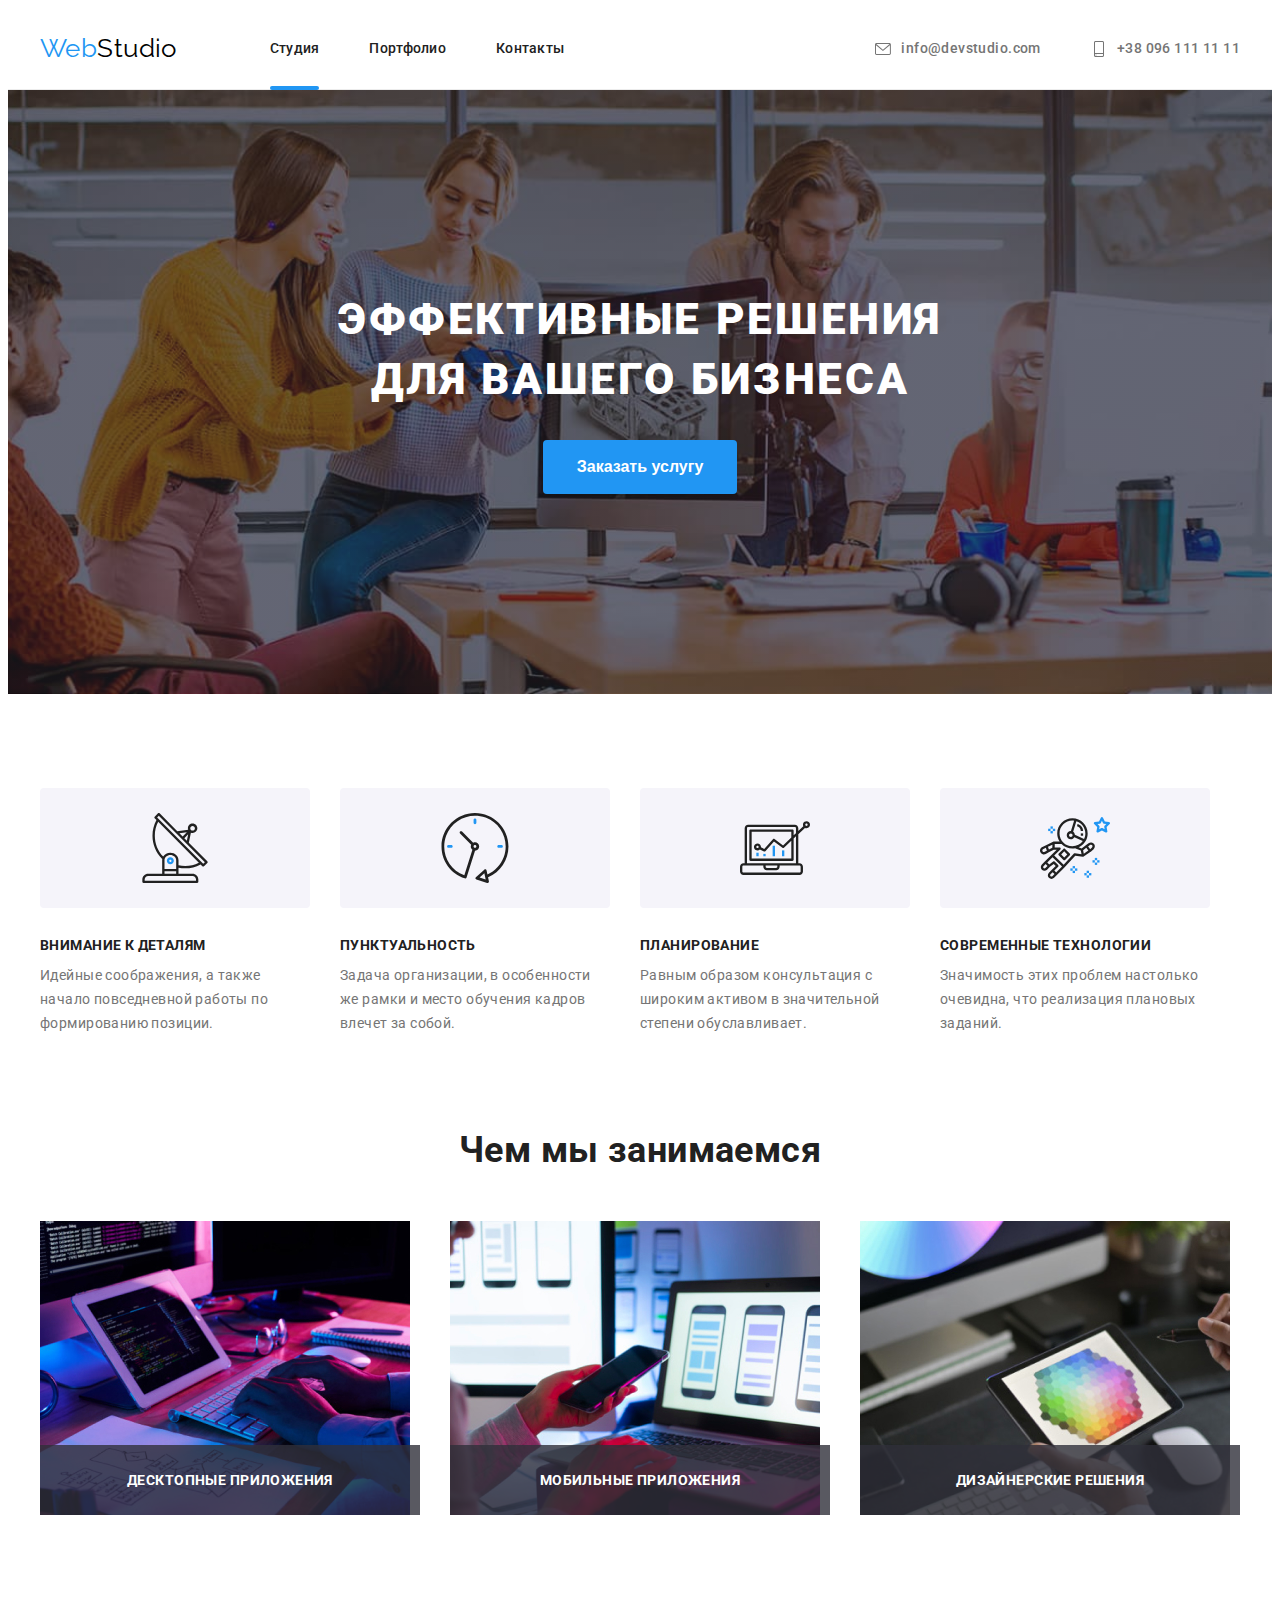
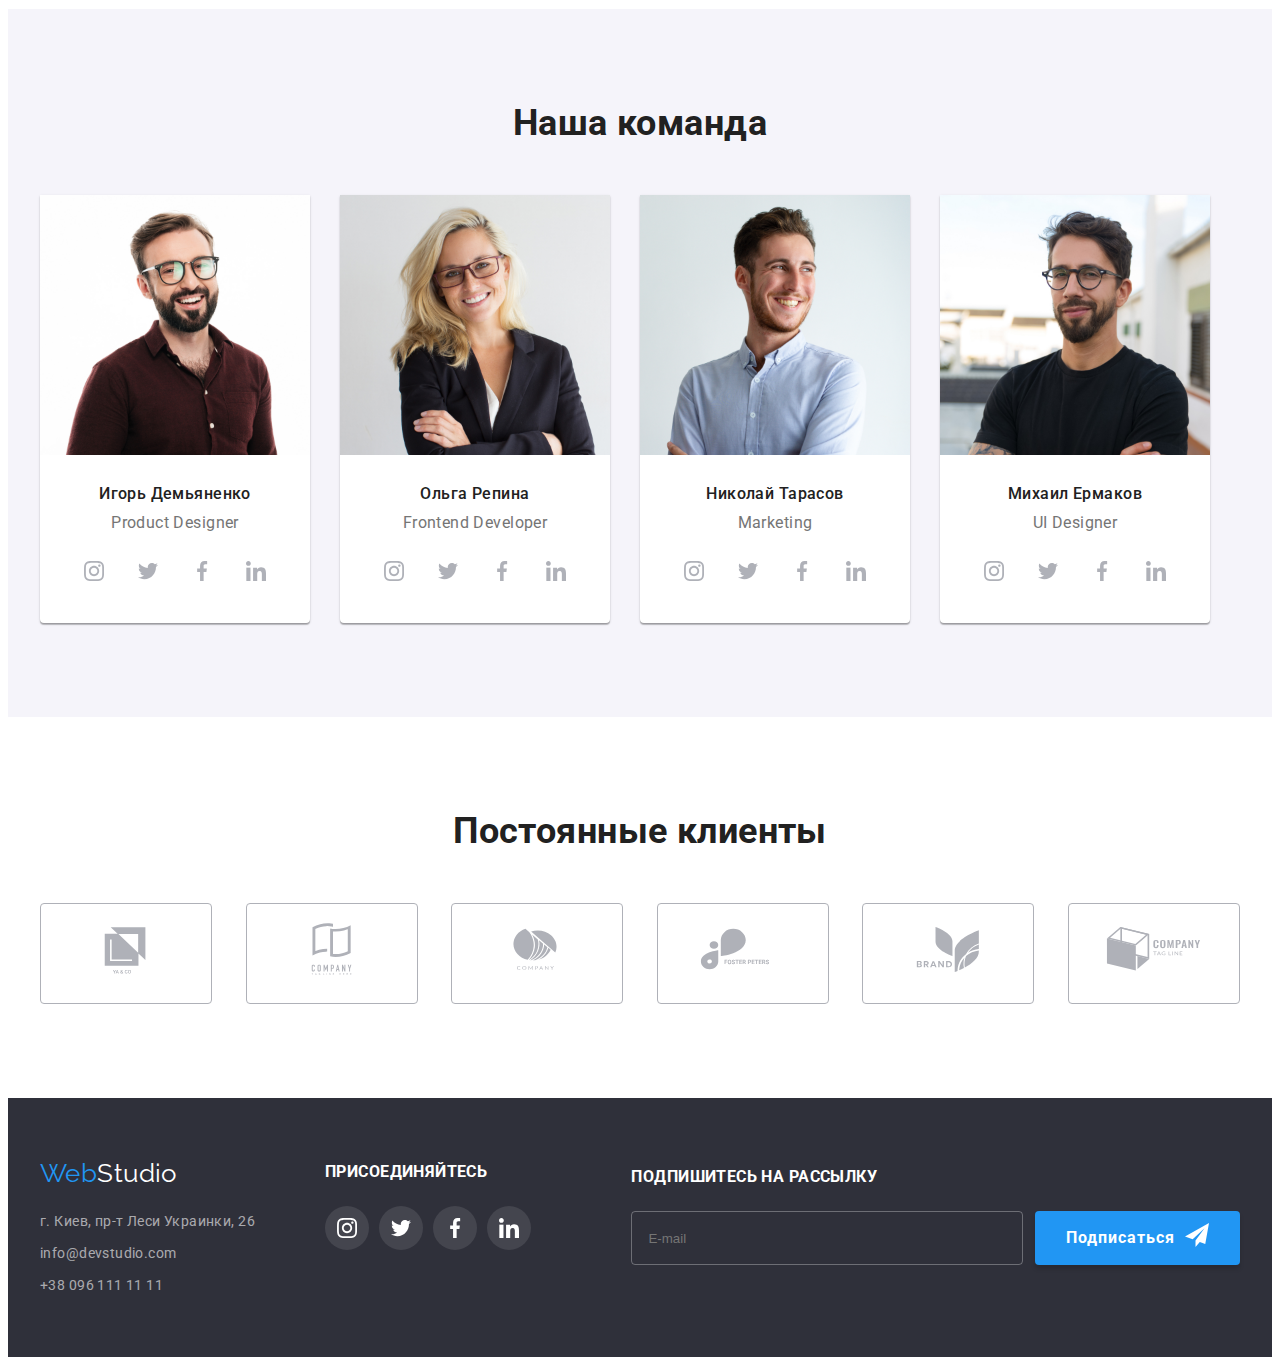
==== index.html @ 953c584c "Initial commit" ====
<!DOCTYPE html>
<html lang="ru">
  <head>
    <meta charset="UTF-8" />
    <meta http-equiv="X-UA-Compatible" content="IE=edge" />
    <meta name="viewport" content="width=device-width, initial-scale=1.0" />
    <title>WebStudio</title>
    <link
      href="https://fonts.googleapis.com/css2?family=Raleway:wght@700&family=Roboto:wght@400;500;700;900&display=swap"
      rel="stylesheet"
    />
    <link
      rel="stylesheet"
      href="https://cdnjs.cloudflare.com/ajax/libs/modern-normalize/1.0.0/modern-normalize.min.css"
      integrity="sha512-ISS7cAi1PEhQ8jnbJpJZMd29NlhNj4AWYyLOSp2CE/CsHxTCu+r+t0D2yoJudVrd0/8fTVPUVDzY5Tvli75u/g=="
      crossorigin="anonymous"
      referrerpolicy="no-referrer"
    />
    <link rel="stylesheet" href="./css/main.min.css">
    <link rel="stylesheet" href="./css/style.css" />
  </head>

  <body>
    <!-- Хедер -->
    <header class="header">
      <div class="header__section container">
        <nav class="header-nav">
          <a href="./index.html" lang="en" class="logo link header__logo">
            <span class="logo-web link">Web</span>Studio
          </a>
          <ul class="list menu">
            <li class="menu-item"><a href="./index.html" class="link menu-link link-active">Студия</a></li>
            <li class="menu-item"><a href="./portfolio.html" class="link menu-link">Портфолио</a></li>
            <li class="menu-item"><a href="" class="link menu-link">Контакты</a></li>
          </ul>
        </nav>
        <ul class="list contact">
          <li class="contact">
            <a href="mailto:info@devstudio.com" class="contact-link link">
              <svg class="contact-mail">
                <use href="./images/symbol-defs.svg#icon-envelope"></use>
              </svg>
              info@devstudio.com</a
            >
          </li>
          <li class="contact">
            <a href="tel:+380961111111" class="contact-link link">
              <svg class="contact-tel">
                <use href="./images/symbol-defs.svg#icon-smartphone"></use>
              </svg>
              +38 096 111 11 11</a
            >
          </li>
        </ul>
      </div>
    </header>
    <!-- Горой-->
    <section class="hero section">
      <div>
        <h1 class="hero-title">Эффективные решения для вашего бизнеса</h1>

        <button type="button" class="btn-hero" data-modal-open>Заказать услугу</button>
      </div>
    </section>

    <!-- Приимущество -->

    <section class="benefit section">
      <h2 class="visually-hidden">Преимущество</h2>
      <div class="ben-section container">
        <ul class="list ben-list-item">
          <li class="ben-list-block">
            <div class="ben-list-img">
              <svg class="ben-list-icon">
                <use href="./images/symbol-defs.svg#icon-antenna"></use>
              </svg>
            </div>
            <h3 class="benefit-title">Внимание к деталям</h3>
            <p class="benefit-content">
              Идейные соображения, а также начало повседневной работы по формированию позиции.
            </p>
          </li>
          <li class="ben-list-block">
            <div class="ben-list-img">
              <svg class="ben-list-icon">
                <use href="./images/symbol-defs.svg#icon-clock"></use>
              </svg>
            </div>
            <h3 class="benefit-title">Пунктуальность</h3>
            <p class="benefit-content">
              Задача организации, в особенности же рамки и место обучения кадров влечет за собой.
            </p>
          </li>
          <li class="ben-list-block">
            <div class="ben-list-img">
              <svg class="ben-list-icon">
                <use href="./images/symbol-defs.svg#icon-diagram"></use>
              </svg>
            </div>
            <h3 class="benefit-title">Планирование</h3>
            <p class="benefit-content">
              Равным образом консультация с широким активом в значительной степени обуславливает.
            </p>
          </li>
          <li class="ben-list-block">
            <div class="ben-list-img">
              <svg class="ben-list-icon">
                <use href="./images/symbol-defs.svg#icon-astronaut"></use>
              </svg>
            </div>
            <h3 class="benefit-title">Современные технологии</h3>
            <p class="benefit-content">
              Значимость этих проблем настолько очевидна, что реализация плановых заданий.
            </p>
          </li>
        </ul>
      </div>
    </section>
    <!-- род деятельности -->
    <section class="ocupation section">
      <div class="container">
        <h2 class="section-title">Чем мы занимаемся</h2>
        <ul class="list ocupation__block">
          <li class="ocupation__block-list">
            <div class="ocupation__block-group">
              <img src="./images/box1.jpg" alt="Десктопные приложения" width="370" />
              <p class="ocupation__block-deckription">Десктопные приложения</p>
            </div>
          </li>
          <li class="ocupation__block-list">
            <div class="ocupation__block-group">
              <img src="./images/box2.jpg" alt="Мобильные приложения" width="370" />
              <p class="ocupation__block-deckription">Мобильные приложения</p>
            </div>
          </li>
          <li class="ocupation__block-list">
            <div class="ocupation__block-group">
              <img src="./images/box3.jpg" alt="Дизайнерские решения" width="370" />
              <p class="ocupation__block-deckription">Дизайнерские решения</p>
            </div>
          </li>
        </ul>
      </div>
    </section>

    <!-- команда -->
    <section class="team-section section">
      <div class="team-contanier container">
        <h2 class="section-title team-title">Наша команда</h2>

        <ul class="list team-list">
          <li class="team-block">
            <img
              class="teammate-photo"
              src="./images/igor.jpg"
              alt="Игорь Демьяненко"
              width="270"
            />
            <div class="teammate-text-wraper">
              <h3 class="teammate-name">Игорь Демьяненко</h3>
              <p lang="en" class="teammate-occupation">Product Designer</p>

              <ul class="list team-social-list">
                <li class="team-social-list-item">
                  <a class="team-social-links" href="#">
                    <svg class="team-social-list-icon">
                      <use href="./images/symbol-defs.svg#icon-instagram"></use>
                    </svg>
                  </a>
                </li>
                <li class="team-social-list-item">
                  <a class="team-social-links" href="#">
                    <svg class="team-social-list-icon">
                      <use href="./images/symbol-defs.svg#icon-twitter"></use>
                    </svg>
                  </a>
                </li>
                <li class="team-social-list-item">
                  <a class="team-social-links" href="#">
                    <svg class="team-social-list-icon">
                      <use href="./images/symbol-defs.svg#icon-facebook"></use>
                    </svg>
                  </a>
                </li>
                <li class="team-social-list-item">
                  <a class="team-social-links" href="#">
                    <svg class="team-social-list-icon">
                      <use href="./images/symbol-defs.svg#icon-linkedin"></use>
                    </svg>
                  </a>
                </li>
              </ul>
            </div>
          </li>
          <li class="team-block">
            <img class="teammate-photo" src="./images/olga.jpg" alt="Ольга Репин" width="270" />
            <div class="teammate-text-wraper">
              <h3 class="teammate-name">Ольга Репина</h3>
              <p lang="en" class="teammate-occupation">Frontend Developer</p>

              <ul class="list team-social-list">
                <li class="team-social-list-item">
                  <a class="team-social-links" href="#">
                    <svg class="team-social-list-icon">
                      <use href="./images/symbol-defs.svg#icon-instagram"></use>
                    </svg>
                  </a>
                </li>
                <li class="team-social-list-item">
                  <a class="team-social-links" href="#">
                    <svg class="team-social-list-icon">
                      <use href="./images/symbol-defs.svg#icon-twitter"></use>
                    </svg>
                  </a>
                </li>
                <li class="team-social-list-item">
                  <a class="team-social-links" href="#">
                    <svg class="team-social-list-icon">
                      <use href="./images/symbol-defs.svg#icon-facebook"></use>
                    </svg>
                  </a>
                </li>
                <li class="team-social-list-item">
                  <a class="team-social-links" href="#">
                    <svg class="team-social-list-icon">
                      <use href="./images/symbol-defs.svg#icon-linkedin"></use>
                    </svg>
                  </a>
                </li>
              </ul>
            </div>
          </li>
          <li class="team-block">
            <img
              class="teammate-photo"
              src="./images/nikolai.jpg"
              alt="Николай Тарасов"
              width="270"
            />
            <div class="teammate-text-wraper">
              <h3 class="teammate-name">Николай Тарасов</h3>
              <p lang="en" class="teammate-occupation">Marketing</p>

              <ul class="list team-social-list">
                <li class="team-social-list-item">
                  <a class="team-social-links" href="#">
                    <svg class="team-social-list-icon">
                      <use href="./images/symbol-defs.svg#icon-instagram"></use>
                    </svg>
                  </a>
                </li>
                <li class="team-social-list-item">
                  <a class="team-social-links" href="#">
                    <svg class="team-social-list-icon">
                      <use href="./images/symbol-defs.svg#icon-twitter"></use>
                    </svg>
                  </a>
                </li>
                <li class="team-social-list-item">
                  <a class="team-social-links" href="#">
                    <svg class="team-social-list-icon">
                      <use href="./images/symbol-defs.svg#icon-facebook"></use>
                    </svg>
                  </a>
                </li>
                <li class="team-social-list-item">
                  <a class="team-social-links" href="#">
                    <svg class="team-social-list-icon">
                      <use href="./images/symbol-defs.svg#icon-linkedin"></use>
                    </svg>
                  </a>
                </li>
              </ul>
            </div>
          </li>
          <li class="team-block">
            <img
              class="teammate-photo"
              src="./images/mihail.jpg"
              alt="Михаил Ермаков"
              width="270"
            />
            <div class="teammate-text-wraper">
              <h3 class="teammate-name">Михаил Ермаков</h3>
              <p lang="en" class="teammate-occupation">UI Designer</p>

              <ul class="list team-social-list">
                <li class="team-social-list-item">
                  <a class="team-social-links" href="#">
                    <svg class="team-social-list-icon">
                      <use href="./images/symbol-defs.svg#icon-instagram"></use>
                    </svg>
                  </a>
                </li>
                <li class="team-social-list-item">
                  <a class="team-social-links" href="#">
                    <svg class="team-social-list-icon">
                      <use href="./images/symbol-defs.svg#icon-twitter"></use>
                    </svg>
                  </a>
                </li>
                <li class="team-social-list-item">
                  <a class="team-social-links" href="#">
                    <svg class="team-social-list-icon">
                      <use href="./images/symbol-defs.svg#icon-facebook"></use>
                    </svg>
                  </a>
                </li>
                <li class="team-social-list-item">
                  <a class="team-social-links" href="#">
                    <svg class="team-social-list-icon">
                      <use href="./images/symbol-defs.svg#icon-linkedin"></use>
                    </svg>
                  </a>
                </li>
              </ul>
            </div>
          </li>
        </ul>
      </div>
    </section>
    <!-- !!!!!!!!!!!!!!!!!!ОСТОЯННІЕ КЛИЕНТЫ!!!!!!!!! -->
    <section class="section">
      <div class="container">
        <h2 class="section-title">Постоянные клиенты</h2>
        <ul class="clients list">
          <li class="clients-list">
            <a href="" class="client-links">
              <svg class="clients-icon">
                <use href="./images/symbol-defs.svg#icon-Logo"></use>
              </svg>
            </a>
          </li>
          <li class="clients-list">
            <a href="" class="client-links">
              <svg class="clients-icon">
                <use href="./images/symbol-defs.svg#icon-Logo-1"></use>
              </svg>
            </a>
          </li>
          <li class="clients-list">
            <a href="" class="client-links">
              <svg class="clients-icon">
                <use href="./images/symbol-defs.svg#icon-Logo-2"></use>
              </svg>
            </a>
          </li>
          <li class="clients-list">
            <a href="" class="client-links">
              <svg class="clients-icon">
                <use href="./images/symbol-defs.svg#icon-Logo-3"></use>
              </svg>
            </a>
          </li>
          <li class="clients-list">
            <a href="" class="client-links">
              <svg class="clients-icon">
                <use href="./images/symbol-defs.svg#icon-Logo-4"></use>
              </svg>
            </a>
          </li>
          <li class="clients-list">
            <a href="" class="client-links">
              <svg class="clients-icon">
                <use href="./images/symbol-defs.svg#icon-Logo-5"></use>
              </svg>
            </a>
          </li>
        </ul>
       
      </div>
      </div>
    </section>
    <!-- Футер -->

    <footer class="footer">
      <div class="footer-section container">
        <div class="footer-left">
          <div class="footer-logo-addree">
            <a href="./index.html" lang="en" class="footer-logo logo link">
              <span class="logo-web">Web</span>Studio
            </a>
  
            <address>
              <ul class="list">
                <li class="adress-list">
                  <a
                    href="https://goo.gl/maps/piqngm7oDQpEDh6u6"
                    target="_blank"
                    rel="noopener nofollow noreferrer"
                    class="link adress"
                  >
                    г. Киев, пр-т Леси Украинки, 26</a
                  >
                </li>
                <li class="adress-list">
                  <a href="mailto:info@devstudio.com" class="link footer-mail">info@devstudio.com</a>
                </li>
                <li class="adress-list">
                  <a href="tel:+380961111111" class="link">+38 096 111 11 11</a>
                </li>
              </ul>
            </address>
          </div>
  
          <div class="footer-social">
            <h3 class="footer-title social-title">присоединяйтесь</h3>
            <ul class="list social-list">
              <li class="footer-social-list-item">
                <a class="footer-social-links" href="#">
                  <svg class="footer-social-list-icon">
                    <use href="./images/symbol-defs.svg#icon-instagram"></use>
                  </svg>
                </a>
              </li>
              <li class="footer-social-list-item">
                <a class="footer-social-links" href="#">
                  <svg class="footer-social-list-icon">
                    <use href="./images/symbol-defs.svg#icon-twitter"></use>
                  </svg>
                </a>
              </li>
              <li class="footer-social-list-item">
                <a class="footer-social-links" href="#">
                  <svg class="footer-social-list-icon">
                    <use href="./images/symbol-defs.svg#icon-facebook"></use>
                  </svg>
                </a>
              </li>
              <li class="footer-social-list-item">
                <a class="footer-social-links" href="#">
                  <svg class="footer-social-list-icon">
                    <use href="./images/symbol-defs.svg#icon-linkedin"></use>
                  </svg>
                </a>
              </li>
            </ul>
          </div>
        </div>

        <div class="footer-subscribe">
          <h3 class="footer-title">
            Подпишитесь на рассылку
          </h3>
          <form class="footer-subscribe-form">
            <label for="subscribe" class="visually-hidden">Подпишитесь на рассылку</label>
            <div class="footer-subscribe-wrapper">
              <input
                id="subscribe"
                class="footer-subscribe-input"
                type="mail"
                name="user-email"
                placeholder="E-mail"
                required
              />

            
            <button class="suscribe-btn" type="submit"><span class="btn-descr">Подписаться</span> 
              <svg  class="footer-subscribe-icon" width="24" height="24">
              <use href="./images/symbol-defs.svg#icon-send" ></use>
            </svg></button>
          </div>
          </form>
        </div>
      </div>
    </footer>
    <!-- modal -->
    <div class="backdrop is-hidden" data-modal>
      <div class="modal-section">
        <p class="modal-title">Оставьте свои данные, мы вам перезвоним</p>
        <form class="modal-form">
          <label class="contact-form-field">
            <span class="contact-form-desc">Имя</span>
            <span class="modal-form-input-wraper">
              <input
                type="text"
                class="modal-input"
                name="user_name"
                required
                minlength="2"
                pattern="^[a-zA-Zа-яАА-Я]+$"
              />

              <svg class="modal-form-icon" width="18" height="18">
                <use href="./images/symbol-defs.svg#icon-person-black"></use>
              </svg>
            </span>
          </label>
          <lable class="contact-form-field">
            <span class="contact-form-desc">Телефон</span>
            <span class="modal-form-input-wraper">
              <input
                type="tel"
                class="modal-input"
                name="user_pone"
                required
                pattern="[0-9]{3}-[0-9]{3}-[0-9]{2}-[0-9]{2}"
                title="xxx-xxx-xx-xx"
              />

              <svg class="modal-form-icon" width="18" height="18">
                <use href="./images/symbol-defs.svg#icon-phone-black"></use>
              </svg>
            </span>
          </lable>
          <lable class="contact-form-field">
            <span class="contact-form-desc">Почта</span>
            <span class="modal-form-input-wraper">
              <input
                type="email"
                class="modal-input"
                name="user_email"
                minlength="2"
                required
                pattern="^([a-z0-9_-]+\.)*[a-z0-9_-]+@[a-z0-9_-]+(\.[a-z0-9_-]+)*\.[a-z]{2,6}$"
              />

              <svg class="modal-form-icon" width="18" height="18">
                <use href="./images/symbol-defs.svg#icon-email-black"></use>
              </svg>
            </span>
          </lable>
          <label class="contact-form-field">
            <span class="contact-orm-desc">Комментарий</span>
            <textarea
              name="user_messae"
              class="modal-message"
              placeholder="Введите текст"
            ></textarea>
          </label>

          <input
            id="user-policy"
            name="user_policy"
            type="checkbox"
            class="modal-forn-checkbox visually-hidden"
            required
          />

          <label for="user-policy" class="modal-form-checkbox-desc"
            ><span>Соглашаюсь с рассылкой и принимаю <a href="" class="user-policy-link">
              
            
              Условия договора </a></span></label
          >

          <button class="modal-form-submit-btn">Отправить</button>
        </form>

        <button type="button" class="modal-close-btn" data-modal-close>
          <svg class="modal-close-button-icon" width="18" height="18">
            <use href="./images/symbol-defs.svg#icon-close-black"></use>
          </svg>
        </button>
      </div>
    </div>
    <script src="./Js/modal.js"></script>
  </body>
</html>
---- css/main.min.css ----
body{background-color:var(--bcg-color);color:var(--primary-text-color);font-family:roboto,sans-serif;letter-spacing:.03em;font-size:14px;line-height:1.71}.link{text-decoration:none}img{display:block}h1,h2,h3,h4,h5,h6,li,ul,a,p{margin-top:0;margin-bottom:0}button{cursor:pointer}.list{list-style:none;margin-bottom:0;margin-top:0;padding:0}.section{padding-top:94px;padding-bottom:94px}.container{max-width:1200px;padding:0 15px;margin-left:auto;margin-right:auto}:root{--primary-text-color: #757575;--title-text-color: #212121;--accent-color: #2196f3;--bcg-color: #ffffff;--logo-header: #000000;--logo-web: #2196f3;--logo-footer: #ffffff;--footer-hero: #2f303a;--footer-contacts: rgba(255, 255, 255, 0.6);--btn-bcg: #f5f4fa;--btn-white: #ffffff;--transition-dur-and-func: 0.25s cubic-bezier(0.4, 0, 0.2, 1)}.visually-hidden{position:absolute;width:1px;height:1px;margin:-1px;border:0;padding:0;white-space:nowrap;clip-path:inset(100%);clip:rect(0 0 0 0);overflow:hidden}.header{background-color:var(--bcg-color);border-bottom:1px solid #ececec}.header__section{display:flex;justify-content:space-between;align-items:center;padding-top:25px;padding-bottom:25px}.header__logo{color:var(--logo-header);margin-right:93px}.logo-web{color:var(--logo-web)}.header-nav{display:flex;align-items:center}.menu{display:flex}.menu.link-active{color:var(--accent-color);text-decoration:none;font-weight:500;letter-spacing:.02em}.menu-item:not(:last-child){margin-right:50px}.menu-link{color:var(--title-text-color);font-weight:500;line-height:1.14;letter-spacing:.02em;position:relative;transition:var(--transition-dur-and-func)}.menu-link:hover,.menu-link:focus{color:var(--accent-color)}.menu-link::after{content:"";width:0px;height:4px;background-color:var(--accent-color);border-radius:2px;position:absolute;bottom:0;left:0;transform:translateY(34px);transition:var(--transition-dur-and-func)}.contact{display:flex;align-items:center}.link-active::after,.site-nav__link:hover::after{width:100%}.contact{display:flex}.contact{display:flex;align-items:center}.contact:not(:last-child){margin-right:50px}.contact-link{color:var(--primary-text-color);font-weight:500;font-size:14px;line-height:1.14;transition:var(--transition-dur-and-func);display:flex;align-items:center}.contact-link:hover,.contact-link:focus{color:var(--accent-color)}.contact-mail{fill:currentColor;width:16px;height:16px;margin-right:10px}.contact-tel{fill:currentColor;width:16px;height:16px;margin-right:10px}.hero{background-color:#c4c4c4;background-image:linear-gradient(rgba(47, 48, 58, 0.4), rgba(47, 48, 58, 0.4)),url(../images/hero.jpg);background-repeat:no-repeat;background-position:50% 50%;padding:200px 0;margin-left:auto;margin-right:auto;text-align:center;background-size:cover;max-width:1600px}.hero-title{color:var(--logo-footer);font-weight:900;font-size:44px;line-height:1.36;text-align:center;letter-spacing:.06em;text-transform:uppercase;width:696px;margin-left:auto;margin-right:auto;margin-bottom:30px}.hero-container{margin-top:0;margin-bottom:0}.btn-hero{color:var(--bcg-color);background-color:var(--accent-color);border-color:rgba(0,0,0,0);font-weight:700;font-size:16px;line-height:1.87;padding:10px 32px;border-radius:4px;transition:var(--transition-dur-and-func)}.btn-hero:hover,.btn-hero:focus{color:var(--title-text-color);background-color:var(--btn-bcg);border-color:rgba(0,0,0,0)}.about-container{display:flex;justify-content:space-between}.about-left-side,.about-right-side{flex-basis:calc((100% - 30px)/2)}.about-right-side{padding-left:34px}.about-gallery{display:flex;justify-content:space-between}.about-section-description{margin-bottom:20px}.about-text{font-weight:400;font-size:14px;line-height:1.86;letter-spacing:.02em;color:var(--primary-text-color-theme-light);margin-bottom:40px}.ben-list-item{display:flex;gap:30px;flex-wrap:wrap}.ben-list-block{max-width:270px}.benefit-title{color:var(--title-text-color);font-size:14px;line-height:1.14;text-transform:uppercase;margin-bottom:10px}.ben-list-img{display:flex;justify-content:center;padding:25px 100px;margin-bottom:30px;background-color:#f5f4fa;border-radius:4px}.ben-list-icon{width:70px;height:70px}.ocupation{padding-top:0px}.ocupation__block-group{position:relative}.ocupation__block-list{width:calc((100% - 60px)/3)}.ocupation__block{display:flex;gap:30px;flex-wrap:wrap}.ocupation__block-deckription{position:absolute;bottom:0;left:0;padding:27px 0px;width:100%;background-color:rgba(47,48,58,.8);font-family:"Roboto";font-style:normal;font-weight:700;font-size:14px;line-height:16px;text-align:center;letter-spacing:.03em;text-transform:uppercase;color:#fff}.team-section{background-color:var(--btn-bcg)}.team-list{display:flex;gap:30px;flex-wrap:wrap}.team-block{max-width:270px;background-color:var(--bcg-color);box-shadow:0px 1px 3px rgba(0,0,0,.12),0px 1px 1px rgba(0,0,0,.14),0px 2px 1px rgba(0,0,0,.2);border-radius:0px 0px 4px 4px}.teammate-text-wraper{padding-top:30px;padding-bottom:30px;text-align:center}.teammate-name{color:var(--title-text-color);font-weight:500;font-size:16px;line-height:1.18;margin-bottom:10px}.teammate-occupation{font-size:16px;line-height:1.18;margin-bottom:16px}.team-social-list{display:flex;justify-content:center;padding-left:10px;padding-right:10px;column-gap:10px}.team-social-list-icon{width:20px;height:20px;fill:#afb1b8}.team-social-links{width:44px;height:44px;background-color:rgba(255,255,255,.1);border-radius:50%;display:flex;justify-content:center;align-items:center;transition:var(--transition-dur-and-func)}.team-social-links:hover .team-social-list-icon,.team-social-links:focus .team-social-list-icon{fill:var(--bcg-color)}.team-social-links:hover,.team-social-links:focus{background-color:var(--accent-color)}.clients{display:flex;justify-content:space-between}.client-links{display:block;padding:16px 32px}.clients-list{border:1px solid #afb1b8;border-radius:4px;transition:border var(--transition-dur-and-func)}.clients-list:hover .clients-icon,.clients-list:focus .clients-icon{fill:var(--accent-color)}.clients-list:hover,.clients-list:focus{border:1px solid var(--accent-color)}.clients-icon{fill:#afb1b8;width:106px;height:60px;transition:fill var(--transition-dur-and-func)}.portfolio-button{font-weight:500;font-size:16px;line-height:1.62;display:flex;justify-content:center;margin-bottom:50px;flex-wrap:wrap}.portfolio-button.filter-button:hover,.portfolio-button.filter-button:focus{color:var(--btn-white);background-color:var(--accent-color);box-shadow:0px 3px 1px rgba(0,0,0,.1),0px 1px 2px rgba(0,0,0,.08),0px 2px 2px rgba(0,0,0,.12)}.filter-button{color:var(--title-text-color);background-color:var(--btn-bcg);border-color:rgba(0,0,0,0);font-family:"Roboto";font-weight:500;font-size:16px;line-height:1.62;text-align:center;letter-spacing:.03em;padding:6px 22px;border-radius:4px;transition:background-color var(--transition-dur-and-func)}.btn-list:not(:last-child){margin-right:8px}.portfolio-title{color:var(--title-text-color);letter-spacing:.06em;font-size:18px;line-height:2}.portfolio-list{display:flex;flex-wrap:wrap;gap:30px}.portfolio-icons{width:370px}.portfolio-icons:hover .news-feed-overlay{transform:translateY(0)}.portfolio-text-wraper{padding:20px 24px;border:1px solid #eee;border-top:none}.portfolio-feed-group{position:relative;overflow:hidden}.news-feed-overlay{font-family:"Roboto";font-weight:400;font-size:18px;line-height:1.56em;letter-spacing:.03em;color:var(--bcg-color);position:absolute;top:0;left:0;width:100%;height:100%;padding:20px;padding-top:63px;background-color:var(--accent-color);transform:translateY(100%);transition:var(--transition-dur-and-func)}.portfolio-text{font-size:16px;line-height:1.88}.btn-active{color:var(--bcg-color);background-color:var(--accent-color);border-color:rgba(0,0,0,0);font-family:"Roboto";font-weight:500;font-size:16px;line-height:1.62;text-align:center;letter-spacing:.03em;box-shadow:0px 3px 1px rgba(0,0,0,.1),0px 1px 2px rgba(0,0,0,.08),0px 2px 2px rgba(0,0,0,.12)}.portfolio-icons:hover{box-shadow:0px 1px 1px rgba(0,0,0,.12),0px 4px 4px rgba(0,0,0,.06),1px 4px 6px rgba(0,0,0,.16);transition:var(--transition-dur-and-func) box-shadow}.footer-logo{color:var(--logo-footer);margin-bottom:20px}.adress-list{margin-bottom:8px;display:block}.adress-list:nth-child(3){margin-bottom:0}.adress-list .adress{color:var(--logo-footer);font-family:"Roboto";font-style:normal;font-weight:400;font-size:14px;line-height:1.71}.adress-list .link{font-family:"Roboto";font-style:normal;font-weight:400;font-size:14px;line-height:1.71;color:var(--footer-contacts)}.adress-list .link:focus,.adress-list .link:hover{color:var(--accent-color);font-family:"Roboto";font-style:normal;font-weight:400;font-size:14px;line-height:1.71}.footer{background-color:var(--footer-hero);padding-top:60px;padding-bottom:60px}.footer-section{display:flex;align-items:baseline;justify-content:space-between}.footer-left{display:flex}.footer-social{padding:0%;margin-left:70px}.footer-title{text-transform:uppercase;color:var(--bcg-color);margin-bottom:20px}.social-list{display:flex}.footer-social-list-item:not(:last-child){margin-right:10px}.footer-social-list-icon{width:20px;height:20px;fill:var(--bcg-color)}.footer-social-links{width:44px;height:44px;background-color:rgba(255,255,255,.1);border-radius:50%;display:flex;justify-content:center;align-items:center;transition:var(--transition-dur-and-func)}.footer-social-links:hover,.footer-social-links:focus{background-color:var(--accent-color)}.footer-subscribe{display:block}.suscribe-btn{display:flex;padding:10px 29px;background-color:var(--accent-color);box-shadow:0px 4px 4px rgba(0,0,0,.15);border-radius:4px;border-color:rgba(0,0,0,0)}.suscribe-btn:hover,.suscribe-btn:focus{background-color:#188ce8}.btn-descr{font-family:"Roboto";font-weight:700;font-size:16px;line-height:30px;letter-spacing:.06em;margin-right:10px;color:var(--bcg-color)}.footer-subscribe-wrapper{display:flex}.footer-subscribe-input{width:358px;border:1px solid rgba(255,255,255,.3);border-radius:4px;margin-right:12px;padding:15px 16px;background-color:rgba(0,0,0,0);transition:bacground-color var(--transition-dur-and-func)}.footer-subscribe-input:focus{outline:rgba(0,0,0,0)}.backdrop{position:fixed;left:0;top:0;width:100%;height:100%;background-color:rgba(0,0,0,.2);z-index:9999;transition:opacity 250ms linear,visibility 250ms linear}.backdrop.is-hidden{opacity:0;visibility:hidden;pointer-events:none}.modal-form-submit-btn{box-shadow:0px 4px 4px rgba(0,0,0,.15);border-radius:4px;border:solid var(--accent-color);color:var(--bcg-color);background-color:var(--accent-color);padding:10px 55px;box-sizing:border-box;display:block;font-family:"Roboto";font-weight:700;font-size:16px;line-height:30px;letter-spacing:.06em;margin-left:auto;margin-right:auto;transition:background-color var(--transition-dur-and-func)}.modal-form-submit-btn:hover,.modal-form-submit-btn:focus{background-color:#188ce8}.modal-title{margin-bottom:12px;font-family:"Roboto";font-weight:700;font-size:20px;line-height:23px;text-align:center;letter-spacing:.03em;color:var(--title-text-color)}.modal-input{display:block;width:100%;padding:12px 40px;background-color:rgba(0,0,0,0);border:1px solid rgba(33,33,33,.2);border-radius:4px}.modal-input:focus{border-color:var(--accent-color);outline:rgba(0,0,0,0);background-color:rgba(0,0,0,0)}.modal-inputfocus+.modal-form-icon{fill:var(--accent-color)}.contact-form-field{display:flex;flex-direction:column;width:100%}.modal-form-icon{display:block;position:absolute;top:50%;left:12px;transform:translateY(-50%)}.modal-form-input-wraper{position:relative;margin-bottom:10px}.contact-form-desc{margin-bottom:4px}.modal-forn-checkbox{display:block}.modal-form-checkbox-desc{display:flex;margin-bottom:30px;align-items:center;justify-content:center}.modal-form-checkbox-desc::before{content:"";display:block;width:16px;height:16px;box-sizing:border-box;cursor:pointer;background-image:url(../images/border-checkbox.svg);background-repeat:no-repeat;margin-right:8px}.modal-form-checkbox-desc:checked+.modal-form-checkbox-desc::before{background-image:url(../images/icon-check.svg);background-repeat:no-repeat;border:rgba(0,0,0,0)}.user-policy-link{color:#2196f3}.modal-message{width:448px;height:120px;resize:none;border:1px solid rgba(33,33,33,.2);border-radius:4px;padding:12px 16px;background-color:rgba(0,0,0,0);margin-bottom:20px}.modal-message:focus{border-color:var(--accent-color);outline:rgba(0,0,0,0);background-color:rgba(0,0,0,0)}.modal-section{width:528px;background-color:var(--bcg-color);box-shadow:0px 1px 3px rgba(0,0,0,.12),0px 1px 1px rgba(0,0,0,.14),0px 2px 1px rgba(0,0,0,.2);border-radius:4px;position:absolute;top:50%;left:50%;transform:translate(-50%, -50%);padding:40px}.modal-close-btn{position:absolute;right:8px;top:8px;background-color:rgba(0,0,0,0);border-radius:50%;width:30px;height:30px;border:1px solid rgba(0,0,0,.1);padding:0;display:flex;justify-content:center;align-items:center}.section-title{color:var(--title-text-color);font-size:36px;line-height:1.16;text-align:center;margin-bottom:50px}.logo{font-family:Raleway,sans-serif;font-size:26px;line-height:1.2;display:block}.logo-web{color:var(--logo-web)}/*# sourceMappingURL=main.min.css.map */
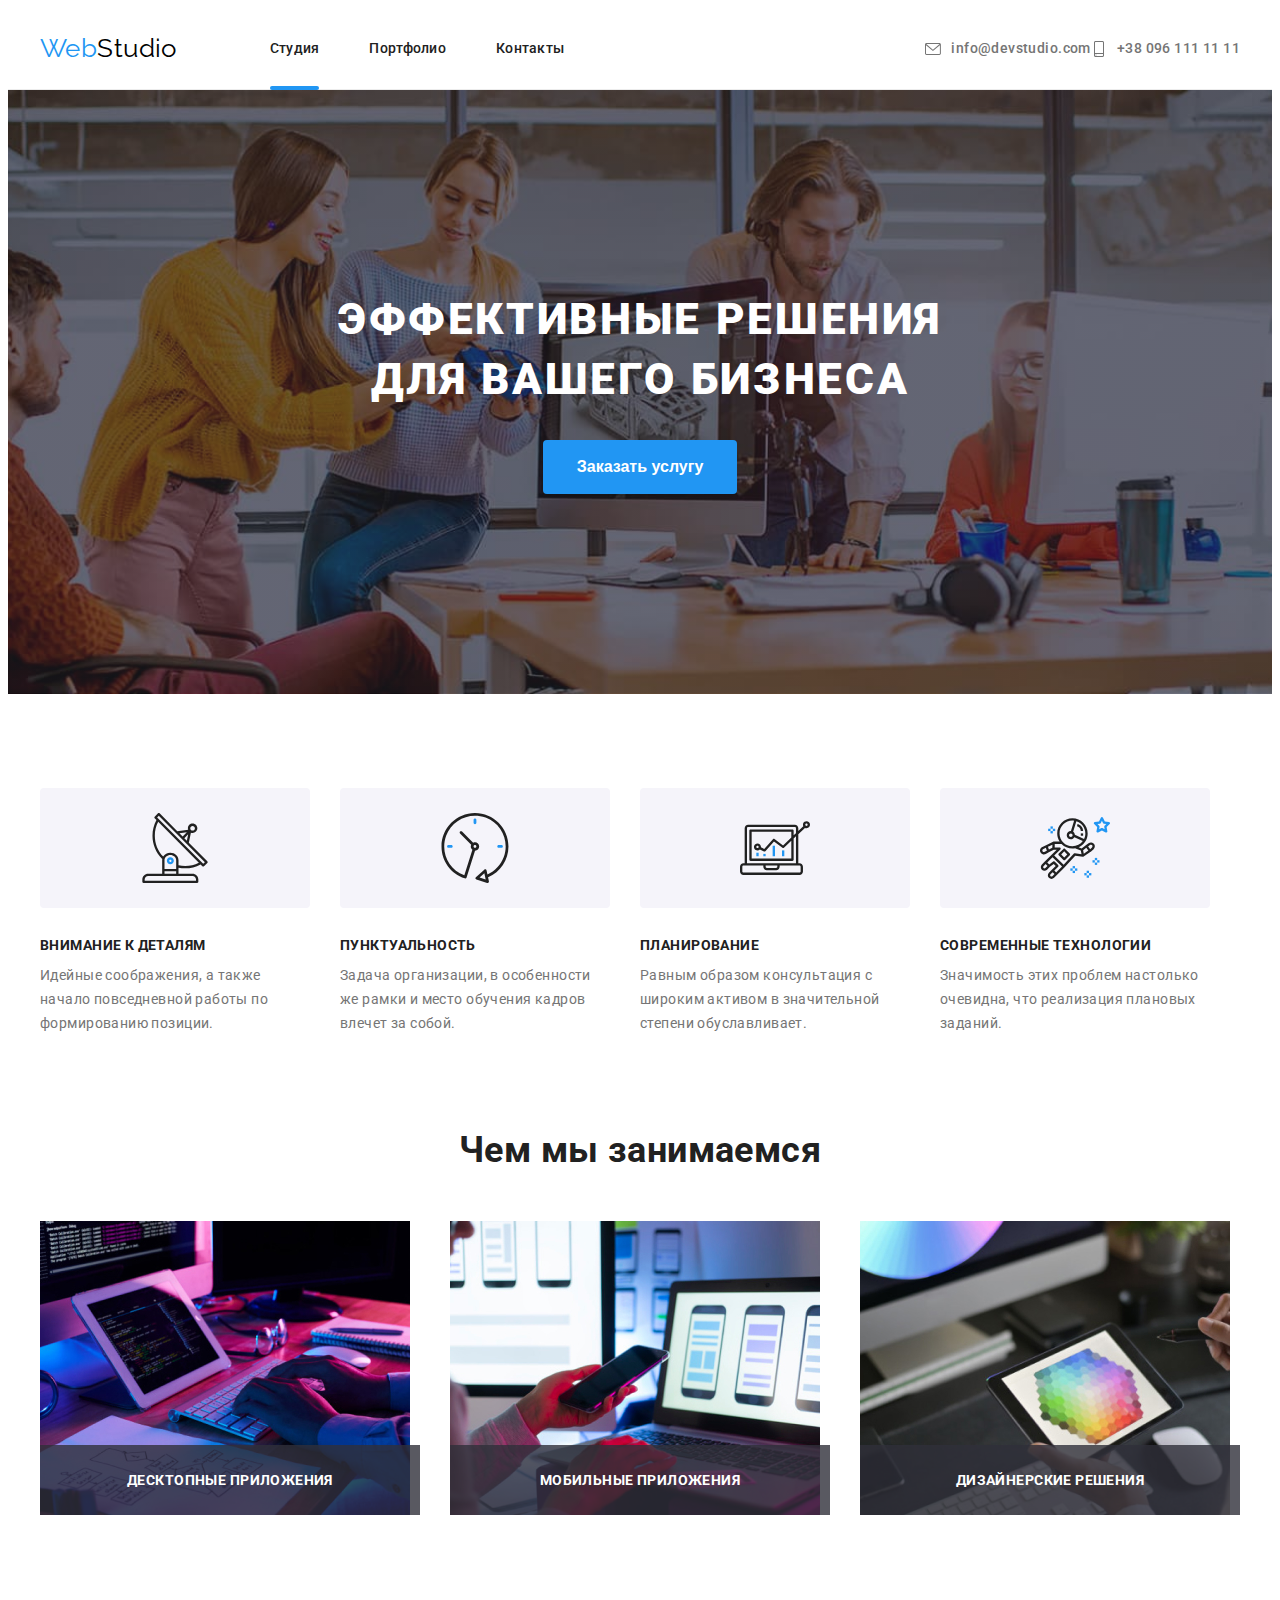
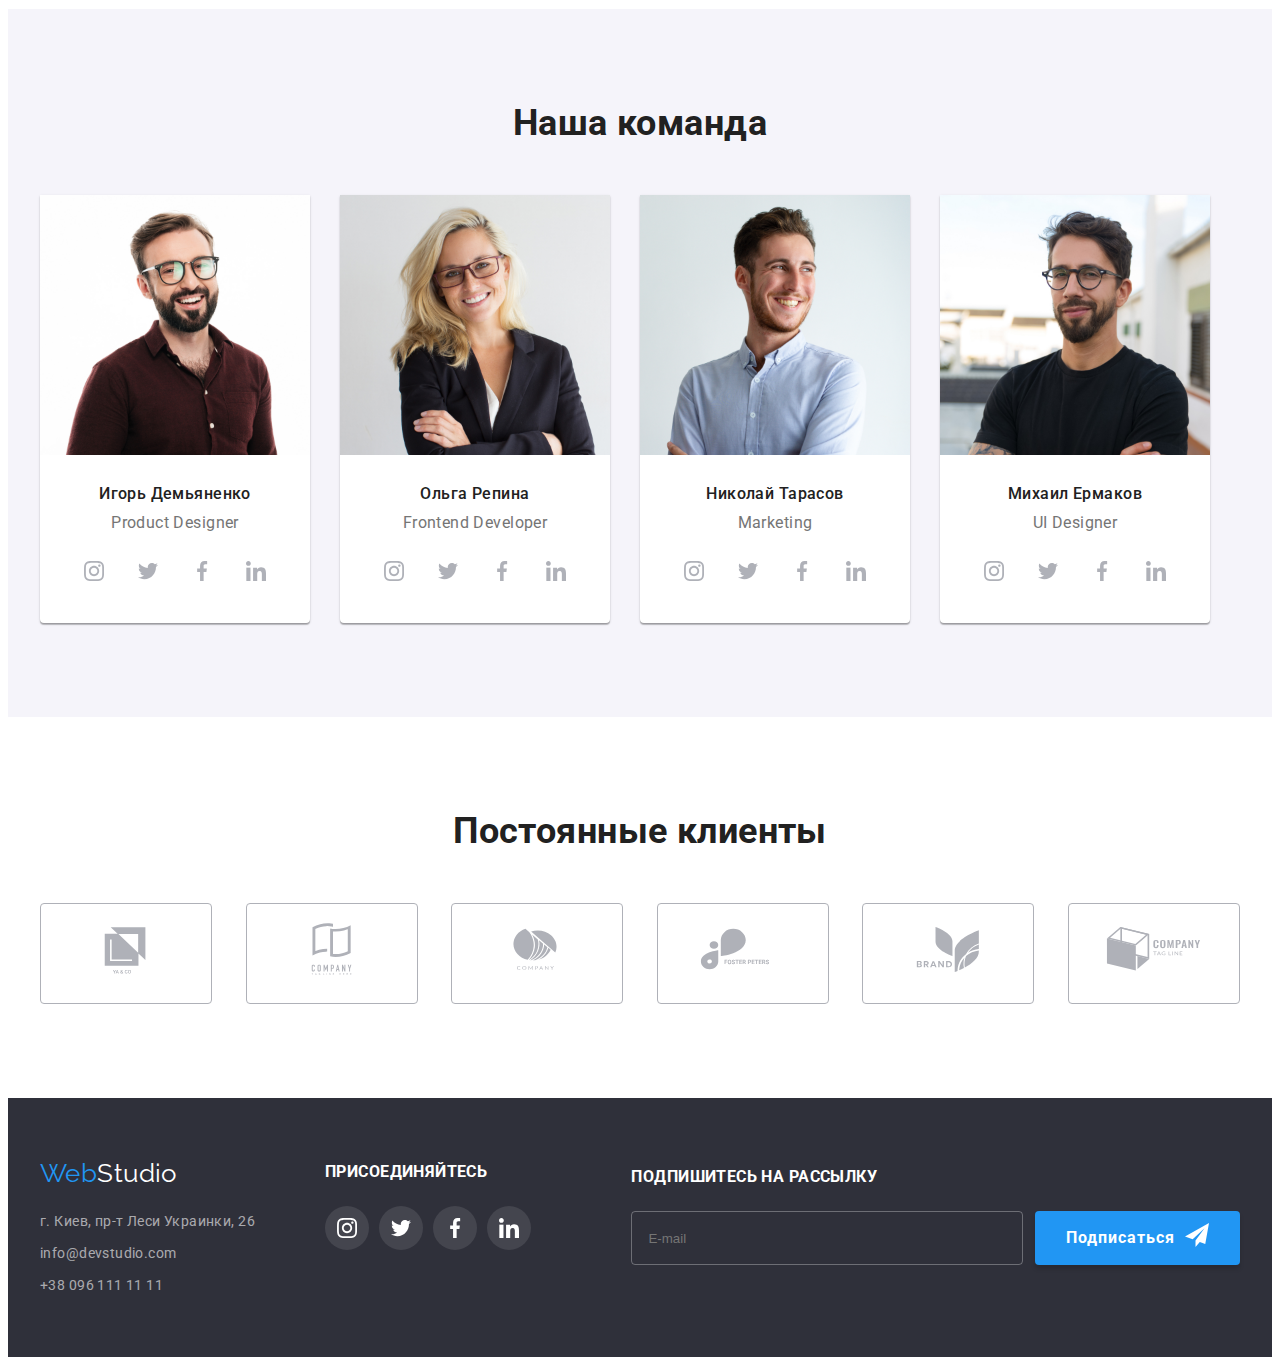
==== commit 1dd0a0f5: "44" ====
--- a/index.html
+++ b/index.html
@@ -35,7 +35,7 @@
           </ul>
         </nav>
         <ul class="list contact">
-          <li class="contact">
+          <li class="contact_list">
             <a href="mailto:info@devstudio.com" class="contact-link link">
               <svg class="contact-mail">
                 <use href="./images/symbol-defs.svg#icon-envelope"></use>
--- a/css/main.min.css
+++ b/css/main.min.css
@@ -1 +1 @@
-body{background-color:var(--bcg-color);color:var(--primary-text-color);font-family:roboto,sans-serif;letter-spacing:.03em;font-size:14px;line-height:1.71}.link{text-decoration:none}img{display:block}h1,h2,h3,h4,h5,h6,li,ul,a,p{margin-top:0;margin-bottom:0}button{cursor:pointer}.list{list-style:none;margin-bottom:0;margin-top:0;padding:0}.section{padding-top:94px;padding-bottom:94px}.container{max-width:1200px;padding:0 15px;margin-left:auto;margin-right:auto}:root{--primary-text-color: #757575;--title-text-color: #212121;--accent-color: #2196f3;--bcg-color: #ffffff;--logo-header: #000000;--logo-web: #2196f3;--logo-footer: #ffffff;--footer-hero: #2f303a;--footer-contacts: rgba(255, 255, 255, 0.6);--btn-bcg: #f5f4fa;--btn-white: #ffffff;--transition-dur-and-func: 0.25s cubic-bezier(0.4, 0, 0.2, 1)}.visually-hidden{position:absolute;width:1px;height:1px;margin:-1px;border:0;padding:0;white-space:nowrap;clip-path:inset(100%);clip:rect(0 0 0 0);overflow:hidden}.header{background-color:var(--bcg-color);border-bottom:1px solid #ececec}.header__section{display:flex;justify-content:space-between;align-items:center;padding-top:25px;padding-bottom:25px}.header__logo{color:var(--logo-header);margin-right:93px}.logo-web{color:var(--logo-web)}.header-nav{display:flex;align-items:center}.menu{display:flex}.menu.link-active{color:var(--accent-color);text-decoration:none;font-weight:500;letter-spacing:.02em}.menu-item:not(:last-child){margin-right:50px}.menu-link{color:var(--title-text-color);font-weight:500;line-height:1.14;letter-spacing:.02em;position:relative;transition:var(--transition-dur-and-func)}.menu-link:hover,.menu-link:focus{color:var(--accent-color)}.menu-link::after{content:"";width:0px;height:4px;background-color:var(--accent-color);border-radius:2px;position:absolute;bottom:0;left:0;transform:translateY(34px);transition:var(--transition-dur-and-func)}.contact{display:flex;align-items:center}.link-active::after,.site-nav__link:hover::after{width:100%}.contact{display:flex}.contact{display:flex;align-items:center}.contact:not(:last-child){margin-right:50px}.contact-link{color:var(--primary-text-color);font-weight:500;font-size:14px;line-height:1.14;transition:var(--transition-dur-and-func);display:flex;align-items:center}.contact-link:hover,.contact-link:focus{color:var(--accent-color)}.contact-mail{fill:currentColor;width:16px;height:16px;margin-right:10px}.contact-tel{fill:currentColor;width:16px;height:16px;margin-right:10px}.hero{background-color:#c4c4c4;background-image:linear-gradient(rgba(47, 48, 58, 0.4), rgba(47, 48, 58, 0.4)),url(../images/hero.jpg);background-repeat:no-repeat;background-position:50% 50%;padding:200px 0;margin-left:auto;margin-right:auto;text-align:center;background-size:cover;max-width:1600px}.hero-title{color:var(--logo-footer);font-weight:900;font-size:44px;line-height:1.36;text-align:center;letter-spacing:.06em;text-transform:uppercase;width:696px;margin-left:auto;margin-right:auto;margin-bottom:30px}.hero-container{margin-top:0;margin-bottom:0}.btn-hero{color:var(--bcg-color);background-color:var(--accent-color);border-color:rgba(0,0,0,0);font-weight:700;font-size:16px;line-height:1.87;padding:10px 32px;border-radius:4px;transition:var(--transition-dur-and-func)}.btn-hero:hover,.btn-hero:focus{color:var(--title-text-color);background-color:var(--btn-bcg);border-color:rgba(0,0,0,0)}.about-container{display:flex;justify-content:space-between}.about-left-side,.about-right-side{flex-basis:calc((100% - 30px)/2)}.about-right-side{padding-left:34px}.about-gallery{display:flex;justify-content:space-between}.about-section-description{margin-bottom:20px}.about-text{font-weight:400;font-size:14px;line-height:1.86;letter-spacing:.02em;color:var(--primary-text-color-theme-light);margin-bottom:40px}.ben-list-item{display:flex;gap:30px;flex-wrap:wrap}.ben-list-block{max-width:270px}.benefit-title{color:var(--title-text-color);font-size:14px;line-height:1.14;text-transform:uppercase;margin-bottom:10px}.ben-list-img{display:flex;justify-content:center;padding:25px 100px;margin-bottom:30px;background-color:#f5f4fa;border-radius:4px}.ben-list-icon{width:70px;height:70px}.ocupation{padding-top:0px}.ocupation__block-group{position:relative}.ocupation__block-list{width:calc((100% - 60px)/3)}.ocupation__block{display:flex;gap:30px;flex-wrap:wrap}.ocupation__block-deckription{position:absolute;bottom:0;left:0;padding:27px 0px;width:100%;background-color:rgba(47,48,58,.8);font-family:"Roboto";font-style:normal;font-weight:700;font-size:14px;line-height:16px;text-align:center;letter-spacing:.03em;text-transform:uppercase;color:#fff}.team-section{background-color:var(--btn-bcg)}.team-list{display:flex;gap:30px;flex-wrap:wrap}.team-block{max-width:270px;background-color:var(--bcg-color);box-shadow:0px 1px 3px rgba(0,0,0,.12),0px 1px 1px rgba(0,0,0,.14),0px 2px 1px rgba(0,0,0,.2);border-radius:0px 0px 4px 4px}.teammate-text-wraper{padding-top:30px;padding-bottom:30px;text-align:center}.teammate-name{color:var(--title-text-color);font-weight:500;font-size:16px;line-height:1.18;margin-bottom:10px}.teammate-occupation{font-size:16px;line-height:1.18;margin-bottom:16px}.team-social-list{display:flex;justify-content:center;padding-left:10px;padding-right:10px;column-gap:10px}.team-social-list-icon{width:20px;height:20px;fill:#afb1b8}.team-social-links{width:44px;height:44px;background-color:rgba(255,255,255,.1);border-radius:50%;display:flex;justify-content:center;align-items:center;transition:var(--transition-dur-and-func)}.team-social-links:hover .team-social-list-icon,.team-social-links:focus .team-social-list-icon{fill:var(--bcg-color)}.team-social-links:hover,.team-social-links:focus{background-color:var(--accent-color)}.clients{display:flex;justify-content:space-between}.client-links{display:block;padding:16px 32px}.clients-list{border:1px solid #afb1b8;border-radius:4px;transition:border var(--transition-dur-and-func)}.clients-list:hover .clients-icon,.clients-list:focus .clients-icon{fill:var(--accent-color)}.clients-list:hover,.clients-list:focus{border:1px solid var(--accent-color)}.clients-icon{fill:#afb1b8;width:106px;height:60px;transition:fill var(--transition-dur-and-func)}.portfolio-button{font-weight:500;font-size:16px;line-height:1.62;display:flex;justify-content:center;margin-bottom:50px;flex-wrap:wrap}.portfolio-button.filter-button:hover,.portfolio-button.filter-button:focus{color:var(--btn-white);background-color:var(--accent-color);box-shadow:0px 3px 1px rgba(0,0,0,.1),0px 1px 2px rgba(0,0,0,.08),0px 2px 2px rgba(0,0,0,.12)}.filter-button{color:var(--title-text-color);background-color:var(--btn-bcg);border-color:rgba(0,0,0,0);font-family:"Roboto";font-weight:500;font-size:16px;line-height:1.62;text-align:center;letter-spacing:.03em;padding:6px 22px;border-radius:4px;transition:background-color var(--transition-dur-and-func)}.btn-list:not(:last-child){margin-right:8px}.portfolio-title{color:var(--title-text-color);letter-spacing:.06em;font-size:18px;line-height:2}.portfolio-list{display:flex;flex-wrap:wrap;gap:30px}.portfolio-icons{width:370px}.portfolio-icons:hover .news-feed-overlay{transform:translateY(0)}.portfolio-text-wraper{padding:20px 24px;border:1px solid #eee;border-top:none}.portfolio-feed-group{position:relative;overflow:hidden}.news-feed-overlay{font-family:"Roboto";font-weight:400;font-size:18px;line-height:1.56em;letter-spacing:.03em;color:var(--bcg-color);position:absolute;top:0;left:0;width:100%;height:100%;padding:20px;padding-top:63px;background-color:var(--accent-color);transform:translateY(100%);transition:var(--transition-dur-and-func)}.portfolio-text{font-size:16px;line-height:1.88}.btn-active{color:var(--bcg-color);background-color:var(--accent-color);border-color:rgba(0,0,0,0);font-family:"Roboto";font-weight:500;font-size:16px;line-height:1.62;text-align:center;letter-spacing:.03em;box-shadow:0px 3px 1px rgba(0,0,0,.1),0px 1px 2px rgba(0,0,0,.08),0px 2px 2px rgba(0,0,0,.12)}.portfolio-icons:hover{box-shadow:0px 1px 1px rgba(0,0,0,.12),0px 4px 4px rgba(0,0,0,.06),1px 4px 6px rgba(0,0,0,.16);transition:var(--transition-dur-and-func) box-shadow}.footer-logo{color:var(--logo-footer);margin-bottom:20px}.adress-list{margin-bottom:8px;display:block}.adress-list:nth-child(3){margin-bottom:0}.adress-list .adress{color:var(--logo-footer);font-family:"Roboto";font-style:normal;font-weight:400;font-size:14px;line-height:1.71}.adress-list .link{font-family:"Roboto";font-style:normal;font-weight:400;font-size:14px;line-height:1.71;color:var(--footer-contacts)}.adress-list .link:focus,.adress-list .link:hover{color:var(--accent-color);font-family:"Roboto";font-style:normal;font-weight:400;font-size:14px;line-height:1.71}.footer{background-color:var(--footer-hero);padding-top:60px;padding-bottom:60px}.footer-section{display:flex;align-items:baseline;justify-content:space-between}.footer-left{display:flex}.footer-social{padding:0%;margin-left:70px}.footer-title{text-transform:uppercase;color:var(--bcg-color);margin-bottom:20px}.social-list{display:flex}.footer-social-list-item:not(:last-child){margin-right:10px}.footer-social-list-icon{width:20px;height:20px;fill:var(--bcg-color)}.footer-social-links{width:44px;height:44px;background-color:rgba(255,255,255,.1);border-radius:50%;display:flex;justify-content:center;align-items:center;transition:var(--transition-dur-and-func)}.footer-social-links:hover,.footer-social-links:focus{background-color:var(--accent-color)}.footer-subscribe{display:block}.suscribe-btn{display:flex;padding:10px 29px;background-color:var(--accent-color);box-shadow:0px 4px 4px rgba(0,0,0,.15);border-radius:4px;border-color:rgba(0,0,0,0)}.suscribe-btn:hover,.suscribe-btn:focus{background-color:#188ce8}.btn-descr{font-family:"Roboto";font-weight:700;font-size:16px;line-height:30px;letter-spacing:.06em;margin-right:10px;color:var(--bcg-color)}.footer-subscribe-wrapper{display:flex}.footer-subscribe-input{width:358px;border:1px solid rgba(255,255,255,.3);border-radius:4px;margin-right:12px;padding:15px 16px;background-color:rgba(0,0,0,0);transition:bacground-color var(--transition-dur-and-func)}.footer-subscribe-input:focus{outline:rgba(0,0,0,0)}.backdrop{position:fixed;left:0;top:0;width:100%;height:100%;background-color:rgba(0,0,0,.2);z-index:9999;transition:opacity 250ms linear,visibility 250ms linear}.backdrop.is-hidden{opacity:0;visibility:hidden;pointer-events:none}.modal-form-submit-btn{box-shadow:0px 4px 4px rgba(0,0,0,.15);border-radius:4px;border:solid var(--accent-color);color:var(--bcg-color);background-color:var(--accent-color);padding:10px 55px;box-sizing:border-box;display:block;font-family:"Roboto";font-weight:700;font-size:16px;line-height:30px;letter-spacing:.06em;margin-left:auto;margin-right:auto;transition:background-color var(--transition-dur-and-func)}.modal-form-submit-btn:hover,.modal-form-submit-btn:focus{background-color:#188ce8}.modal-title{margin-bottom:12px;font-family:"Roboto";font-weight:700;font-size:20px;line-height:23px;text-align:center;letter-spacing:.03em;color:var(--title-text-color)}.modal-input{display:block;width:100%;padding:12px 40px;background-color:rgba(0,0,0,0);border:1px solid rgba(33,33,33,.2);border-radius:4px}.modal-input:focus{border-color:var(--accent-color);outline:rgba(0,0,0,0);background-color:rgba(0,0,0,0)}.modal-inputfocus+.modal-form-icon{fill:var(--accent-color)}.contact-form-field{display:flex;flex-direction:column;width:100%}.modal-form-icon{display:block;position:absolute;top:50%;left:12px;transform:translateY(-50%)}.modal-form-input-wraper{position:relative;margin-bottom:10px}.contact-form-desc{margin-bottom:4px}.modal-forn-checkbox{display:block}.modal-form-checkbox-desc{display:flex;margin-bottom:30px;align-items:center;justify-content:center}.modal-form-checkbox-desc::before{content:"";display:block;width:16px;height:16px;box-sizing:border-box;cursor:pointer;background-image:url(../images/border-checkbox.svg);background-repeat:no-repeat;margin-right:8px}.modal-form-checkbox-desc:checked+.modal-form-checkbox-desc::before{background-image:url(../images/icon-check.svg);background-repeat:no-repeat;border:rgba(0,0,0,0)}.user-policy-link{color:#2196f3}.modal-message{width:448px;height:120px;resize:none;border:1px solid rgba(33,33,33,.2);border-radius:4px;padding:12px 16px;background-color:rgba(0,0,0,0);margin-bottom:20px}.modal-message:focus{border-color:var(--accent-color);outline:rgba(0,0,0,0);background-color:rgba(0,0,0,0)}.modal-section{width:528px;background-color:var(--bcg-color);box-shadow:0px 1px 3px rgba(0,0,0,.12),0px 1px 1px rgba(0,0,0,.14),0px 2px 1px rgba(0,0,0,.2);border-radius:4px;position:absolute;top:50%;left:50%;transform:translate(-50%, -50%);padding:40px}.modal-close-btn{position:absolute;right:8px;top:8px;background-color:rgba(0,0,0,0);border-radius:50%;width:30px;height:30px;border:1px solid rgba(0,0,0,.1);padding:0;display:flex;justify-content:center;align-items:center}.section-title{color:var(--title-text-color);font-size:36px;line-height:1.16;text-align:center;margin-bottom:50px}.logo{font-family:Raleway,sans-serif;font-size:26px;line-height:1.2;display:block}.logo-web{color:var(--logo-web)}/*# sourceMappingURL=main.min.css.map */+body{background-color:var(--bcg-color);color:var(--primary-text-color);font-family:roboto,sans-serif;letter-spacing:.03em;font-size:14px;line-height:1.71}.link{text-decoration:none}img{display:block}h1,h2,h3,h4,h5,h6,li,ul,a,p{margin-top:0;margin-bottom:0}button{cursor:pointer}.list{list-style:none;margin-bottom:0;margin-top:0;padding:0}.section{padding-top:94px;padding-bottom:94px}.container{max-width:1200px;padding:0 15px;margin-left:auto;margin-right:auto}:root{--primary-text-color: #757575;--title-text-color: #212121;--accent-color: #2196f3;--bcg-color: #ffffff;--logo-header: #000000;--logo-web: #2196f3;--logo-footer: #ffffff;--footer-hero: #2f303a;--footer-contacts: rgba(255, 255, 255, 0.6);--btn-bcg: #f5f4fa;--btn-white: #ffffff;--transition-dur-and-func: 0.25s cubic-bezier(0.4, 0, 0.2, 1)}.visually-hidden{position:absolute;width:1px;height:1px;margin:-1px;border:0;padding:0;white-space:nowrap;clip-path:inset(100%);clip:rect(0 0 0 0);overflow:hidden}.header{background-color:var(--bcg-color);border-bottom:1px solid #ececec}.header__section{display:flex;justify-content:space-between;align-items:center;padding-top:25px;padding-bottom:25px}.header__logo{color:var(--logo-header);margin-right:93px}.logo-web{color:var(--logo-web)}.header-nav{display:flex;align-items:center}.menu{display:flex}.menu.link-active{color:var(--accent-color);text-decoration:none;font-weight:500;letter-spacing:.02em}.menu-item:not(:last-child){margin-right:50px}.menu-link{color:var(--title-text-color);font-weight:500;line-height:1.14;letter-spacing:.02em;position:relative;transition:var(--transition-dur-and-func)}.menu-link:hover,.menu-link:focus{color:var(--accent-color)}.menu-link::after{content:"";width:0px;height:4px;background-color:var(--accent-color);border-radius:2px;position:absolute;bottom:0;left:0;transform:translateY(34px);transition:var(--transition-dur-and-func)}.contact{display:flex;align-items:center}.link-active::after,.site-nav__link:hover::after{width:100%}.contact_list{display:flex}.contact{display:flex;align-items:center}.contact:not(:last-child){margin-right:50px}.contact-link{color:var(--primary-text-color);font-weight:500;font-size:14px;line-height:1.14;transition:var(--transition-dur-and-func);display:flex;align-items:center}.contact-link:hover,.contact-link:focus{color:var(--accent-color)}.contact-mail{fill:currentColor;width:16px;height:16px;margin-right:10px}.contact-tel{fill:currentColor;width:16px;height:16px;margin-right:10px}.hero{background-color:#c4c4c4;background-image:linear-gradient(rgba(47, 48, 58, 0.4), rgba(47, 48, 58, 0.4)),url(../images/hero.jpg);background-repeat:no-repeat;background-position:50% 50%;padding:200px 0;margin-left:auto;margin-right:auto;text-align:center;background-size:cover;max-width:1600px}.hero-title{color:var(--logo-footer);font-weight:900;font-size:44px;line-height:1.36;text-align:center;letter-spacing:.06em;text-transform:uppercase;width:696px;margin-left:auto;margin-right:auto;margin-bottom:30px}.hero-container{margin-top:0;margin-bottom:0}.btn-hero{color:var(--bcg-color);background-color:var(--accent-color);border-color:rgba(0,0,0,0);font-weight:700;font-size:16px;line-height:1.87;padding:10px 32px;border-radius:4px;transition:var(--transition-dur-and-func)}.btn-hero:hover,.btn-hero:focus{color:var(--title-text-color);background-color:var(--btn-bcg);border-color:rgba(0,0,0,0)}.about-container{display:flex;justify-content:space-between}.about-left-side,.about-right-side{flex-basis:calc((100% - 30px)/2)}.about-right-side{padding-left:34px}.about-gallery{display:flex;justify-content:space-between}.about-section-description{margin-bottom:20px}.about-text{font-weight:400;font-size:14px;line-height:1.86;letter-spacing:.02em;color:var(--primary-text-color-theme-light);margin-bottom:40px}.ben-list-item{display:flex;gap:30px;flex-wrap:wrap}.ben-list-block{max-width:270px}.benefit-title{color:var(--title-text-color);font-size:14px;line-height:1.14;text-transform:uppercase;margin-bottom:10px}.ben-list-img{display:flex;justify-content:center;padding:25px 100px;margin-bottom:30px;background-color:#f5f4fa;border-radius:4px}.ben-list-icon{width:70px;height:70px}.ocupation{padding-top:0px}.ocupation__block-group{position:relative}.ocupation__block-list{width:calc((100% - 60px)/3)}.ocupation__block{display:flex;gap:30px;flex-wrap:wrap}.ocupation__block-deckription{position:absolute;bottom:0;left:0;padding:27px 0px;width:100%;background-color:rgba(47,48,58,.8);font-family:"Roboto";font-style:normal;font-weight:700;font-size:14px;line-height:16px;text-align:center;letter-spacing:.03em;text-transform:uppercase;color:#fff}.team-section{background-color:var(--btn-bcg)}.team-list{display:flex;gap:30px;flex-wrap:wrap}.team-block{max-width:270px;background-color:var(--bcg-color);box-shadow:0px 1px 3px rgba(0,0,0,.12),0px 1px 1px rgba(0,0,0,.14),0px 2px 1px rgba(0,0,0,.2);border-radius:0px 0px 4px 4px}.teammate-text-wraper{padding-top:30px;padding-bottom:30px;text-align:center}.teammate-name{color:var(--title-text-color);font-weight:500;font-size:16px;line-height:1.18;margin-bottom:10px}.teammate-occupation{font-size:16px;line-height:1.18;margin-bottom:16px}.team-social-list{display:flex;justify-content:center;padding-left:10px;padding-right:10px;column-gap:10px}.team-social-list-icon{width:20px;height:20px;fill:#afb1b8}.team-social-links{width:44px;height:44px;background-color:rgba(255,255,255,.1);border-radius:50%;display:flex;justify-content:center;align-items:center;transition:var(--transition-dur-and-func)}.team-social-links:hover .team-social-list-icon,.team-social-links:focus .team-social-list-icon{fill:var(--bcg-color)}.team-social-links:hover,.team-social-links:focus{background-color:var(--accent-color)}.clients{display:flex;justify-content:space-between}.client-links{display:block;padding:16px 32px}.clients-list{border:1px solid #afb1b8;border-radius:4px;transition:border var(--transition-dur-and-func)}.clients-list:hover .clients-icon,.clients-list:focus .clients-icon{fill:var(--accent-color)}.clients-list:hover,.clients-list:focus{border:1px solid var(--accent-color)}.clients-icon{fill:#afb1b8;width:106px;height:60px;transition:fill var(--transition-dur-and-func)}.portfolio-button{font-weight:500;font-size:16px;line-height:1.62;display:flex;justify-content:center;margin-bottom:50px;flex-wrap:wrap}.portfolio-button.filter-button:hover,.portfolio-button.filter-button:focus{color:var(--btn-white);background-color:var(--accent-color);box-shadow:0px 3px 1px rgba(0,0,0,.1),0px 1px 2px rgba(0,0,0,.08),0px 2px 2px rgba(0,0,0,.12)}.filter-button{color:var(--title-text-color);background-color:var(--btn-bcg);border-color:rgba(0,0,0,0);font-family:"Roboto";font-weight:500;font-size:16px;line-height:1.62;text-align:center;letter-spacing:.03em;padding:6px 22px;border-radius:4px;transition:background-color var(--transition-dur-and-func)}.btn-list:not(:last-child){margin-right:8px}.portfolio-title{color:var(--title-text-color);letter-spacing:.06em;font-size:18px;line-height:2}.portfolio-list{display:flex;flex-wrap:wrap;gap:30px}.portfolio-icons{width:370px}.portfolio-icons:hover .news-feed-overlay{transform:translateY(0)}.portfolio-text-wraper{padding:20px 24px;border:1px solid #eee;border-top:none}.portfolio-feed-group{position:relative;overflow:hidden}.news-feed-overlay{font-family:"Roboto";font-weight:400;font-size:18px;line-height:1.56em;letter-spacing:.03em;color:var(--bcg-color);position:absolute;top:0;left:0;width:100%;height:100%;padding:20px;padding-top:63px;background-color:var(--accent-color);transform:translateY(100%);transition:var(--transition-dur-and-func)}.portfolio-text{font-size:16px;line-height:1.88}.btn-active{color:var(--bcg-color);background-color:var(--accent-color);border-color:rgba(0,0,0,0);font-family:"Roboto";font-weight:500;font-size:16px;line-height:1.62;text-align:center;letter-spacing:.03em;box-shadow:0px 3px 1px rgba(0,0,0,.1),0px 1px 2px rgba(0,0,0,.08),0px 2px 2px rgba(0,0,0,.12)}.portfolio-icons:hover{box-shadow:0px 1px 1px rgba(0,0,0,.12),0px 4px 4px rgba(0,0,0,.06),1px 4px 6px rgba(0,0,0,.16);transition:var(--transition-dur-and-func) box-shadow}.footer-logo{color:var(--logo-footer);margin-bottom:20px}.adress-list{margin-bottom:8px;display:block}.adress-list:nth-child(3){margin-bottom:0}.adress-list .adress{color:var(--logo-footer);font-family:"Roboto";font-style:normal;font-weight:400;font-size:14px;line-height:1.71}.adress-list .link{font-family:"Roboto";font-style:normal;font-weight:400;font-size:14px;line-height:1.71;color:var(--footer-contacts)}.adress-list .link:focus,.adress-list .link:hover{color:var(--accent-color);font-family:"Roboto";font-style:normal;font-weight:400;font-size:14px;line-height:1.71}.footer{background-color:var(--footer-hero);padding-top:60px;padding-bottom:60px}.footer-section{display:flex;align-items:baseline;justify-content:space-between}.footer-left{display:flex}.footer-social{padding:0%;margin-left:70px}.footer-title{text-transform:uppercase;color:var(--bcg-color);margin-bottom:20px}.social-list{display:flex}.footer-social-list-item:not(:last-child){margin-right:10px}.footer-social-list-icon{width:20px;height:20px;fill:var(--bcg-color)}.footer-social-links{width:44px;height:44px;background-color:rgba(255,255,255,.1);border-radius:50%;display:flex;justify-content:center;align-items:center;transition:var(--transition-dur-and-func)}.footer-social-links:hover,.footer-social-links:focus{background-color:var(--accent-color)}.footer-subscribe{display:block}.suscribe-btn{display:flex;padding:10px 29px;background-color:var(--accent-color);box-shadow:0px 4px 4px rgba(0,0,0,.15);border-radius:4px;border-color:rgba(0,0,0,0)}.suscribe-btn:hover,.suscribe-btn:focus{background-color:#188ce8}.btn-descr{font-family:"Roboto";font-weight:700;font-size:16px;line-height:30px;letter-spacing:.06em;margin-right:10px;color:var(--bcg-color)}.footer-subscribe-wrapper{display:flex}.footer-subscribe-input{width:358px;border:1px solid rgba(255,255,255,.3);border-radius:4px;margin-right:12px;padding:15px 16px;background-color:rgba(0,0,0,0);transition:bacground-color var(--transition-dur-and-func)}.footer-subscribe-input:focus{outline:rgba(0,0,0,0)}.backdrop{position:fixed;left:0;top:0;width:100%;height:100%;background-color:rgba(0,0,0,.2);z-index:9999;transition:opacity 250ms linear,visibility 250ms linear}.backdrop.is-hidden{opacity:0;visibility:hidden;pointer-events:none}.modal-form-submit-btn{box-shadow:0px 4px 4px rgba(0,0,0,.15);border-radius:4px;border:solid var(--accent-color);color:var(--bcg-color);background-color:var(--accent-color);padding:10px 55px;box-sizing:border-box;display:block;font-family:"Roboto";font-weight:700;font-size:16px;line-height:30px;letter-spacing:.06em;margin-left:auto;margin-right:auto;transition:background-color var(--transition-dur-and-func)}.modal-form-submit-btn:hover,.modal-form-submit-btn:focus{background-color:#188ce8}.modal-title{margin-bottom:12px;font-family:"Roboto";font-weight:700;font-size:20px;line-height:23px;text-align:center;letter-spacing:.03em;color:var(--title-text-color)}.modal-input{display:block;width:100%;padding:12px 40px;background-color:rgba(0,0,0,0);border:1px solid rgba(33,33,33,.2);border-radius:4px}.modal-input:focus{border-color:var(--accent-color);outline:rgba(0,0,0,0);background-color:rgba(0,0,0,0)}.modal-inputfocus+.modal-form-icon{fill:var(--accent-color)}.contact-form-field{display:flex;flex-direction:column;width:100%}.modal-form-icon{display:block;position:absolute;top:50%;left:12px;transform:translateY(-50%)}.modal-form-input-wraper{position:relative;margin-bottom:10px}.contact-form-desc{margin-bottom:4px}.modal-forn-checkbox{display:block}.modal-form-checkbox-desc{display:flex;margin-bottom:30px;align-items:center;justify-content:center}.modal-form-checkbox-desc::before{content:"";display:block;width:16px;height:16px;box-sizing:border-box;cursor:pointer;background-image:url(../images/border-checkbox.svg);background-repeat:no-repeat;margin-right:8px}.modal-form-checkbox-desc:checked+.modal-form-checkbox-desc::before{background-image:url(../images/icon-check.svg);background-repeat:no-repeat;border:rgba(0,0,0,0)}.user-policy-link{color:#2196f3}.modal-message{width:448px;height:120px;resize:none;border:1px solid rgba(33,33,33,.2);border-radius:4px;padding:12px 16px;background-color:rgba(0,0,0,0);margin-bottom:20px}.modal-message:focus{border-color:var(--accent-color);outline:rgba(0,0,0,0);background-color:rgba(0,0,0,0)}.modal-section{width:528px;background-color:var(--bcg-color);box-shadow:0px 1px 3px rgba(0,0,0,.12),0px 1px 1px rgba(0,0,0,.14),0px 2px 1px rgba(0,0,0,.2);border-radius:4px;position:absolute;top:50%;left:50%;transform:translate(-50%, -50%);padding:40px}.modal-close-btn{position:absolute;right:8px;top:8px;background-color:rgba(0,0,0,0);border-radius:50%;width:30px;height:30px;border:1px solid rgba(0,0,0,.1);padding:0;display:flex;justify-content:center;align-items:center}.section-title{color:var(--title-text-color);font-size:36px;line-height:1.16;text-align:center;margin-bottom:50px}.logo{font-family:Raleway,sans-serif;font-size:26px;line-height:1.2;display:block}.logo-web{color:var(--logo-web)}/*# sourceMappingURL=main.min.css.map */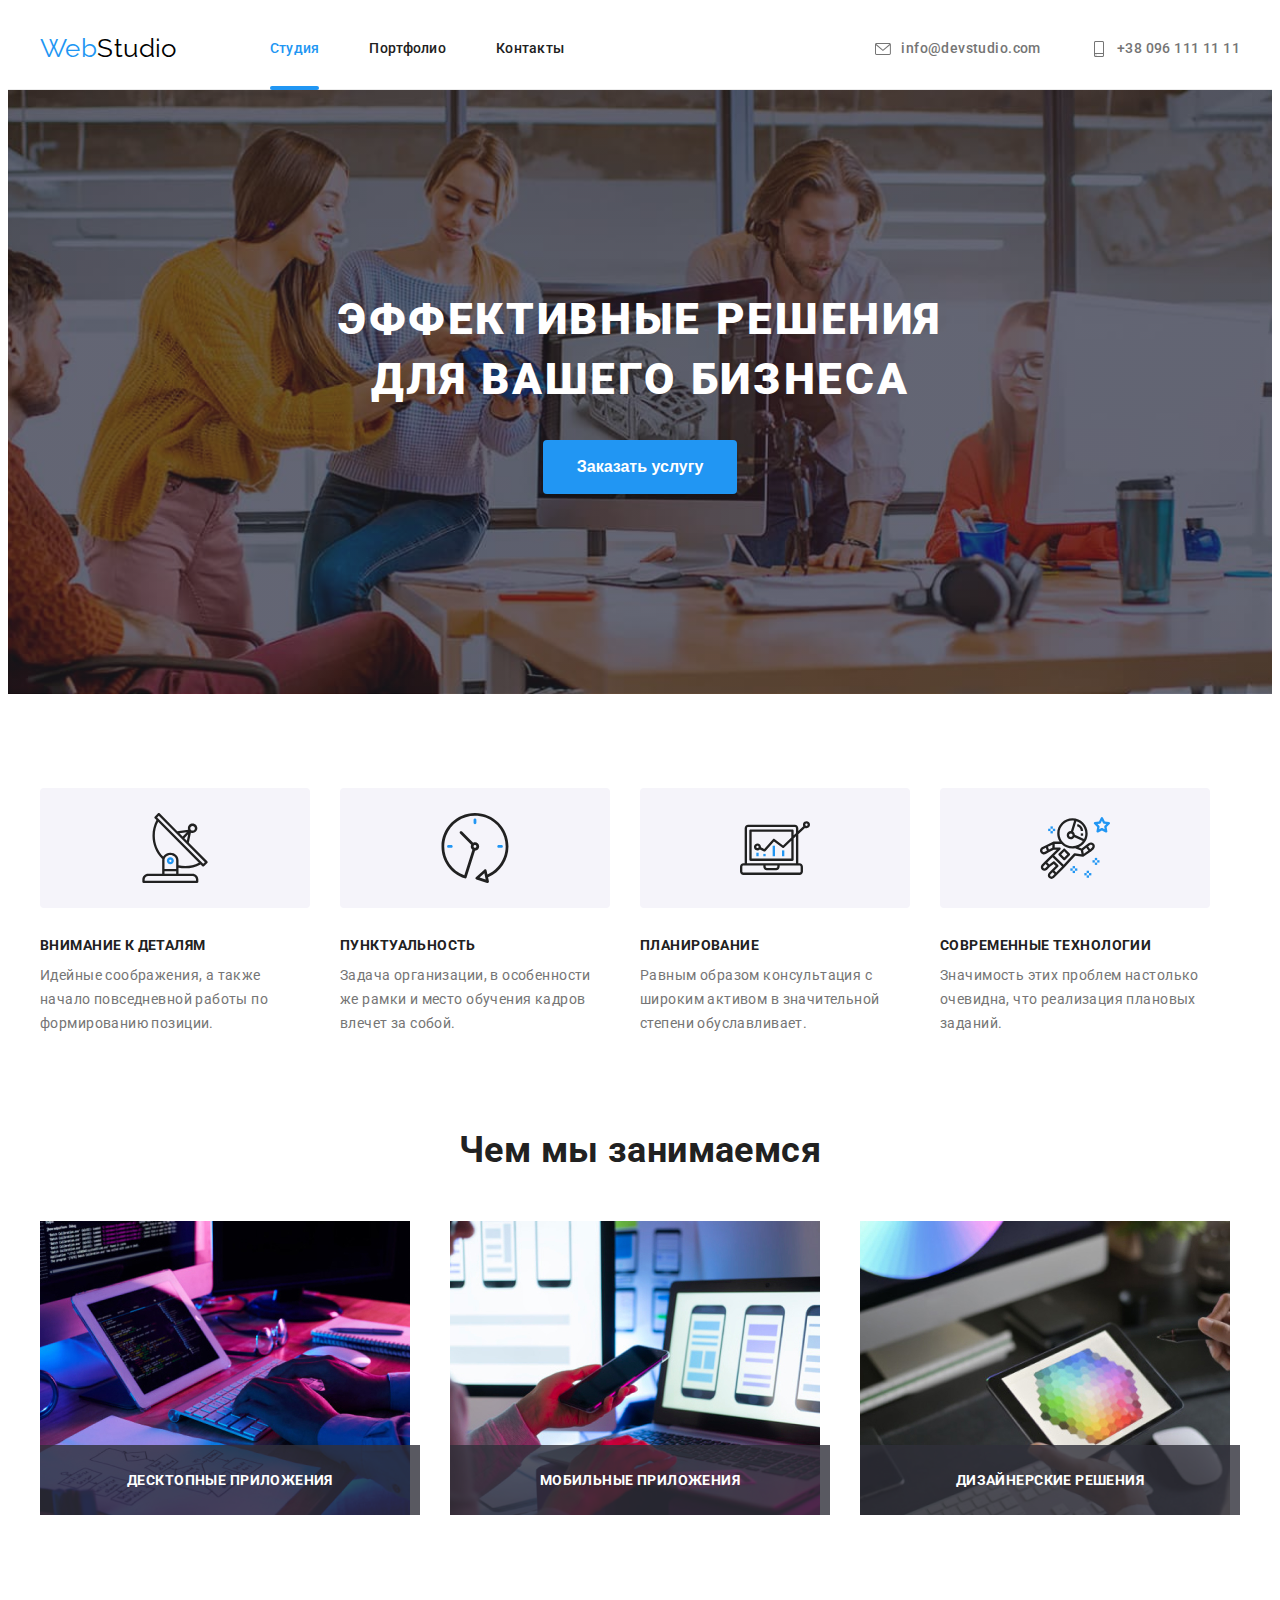
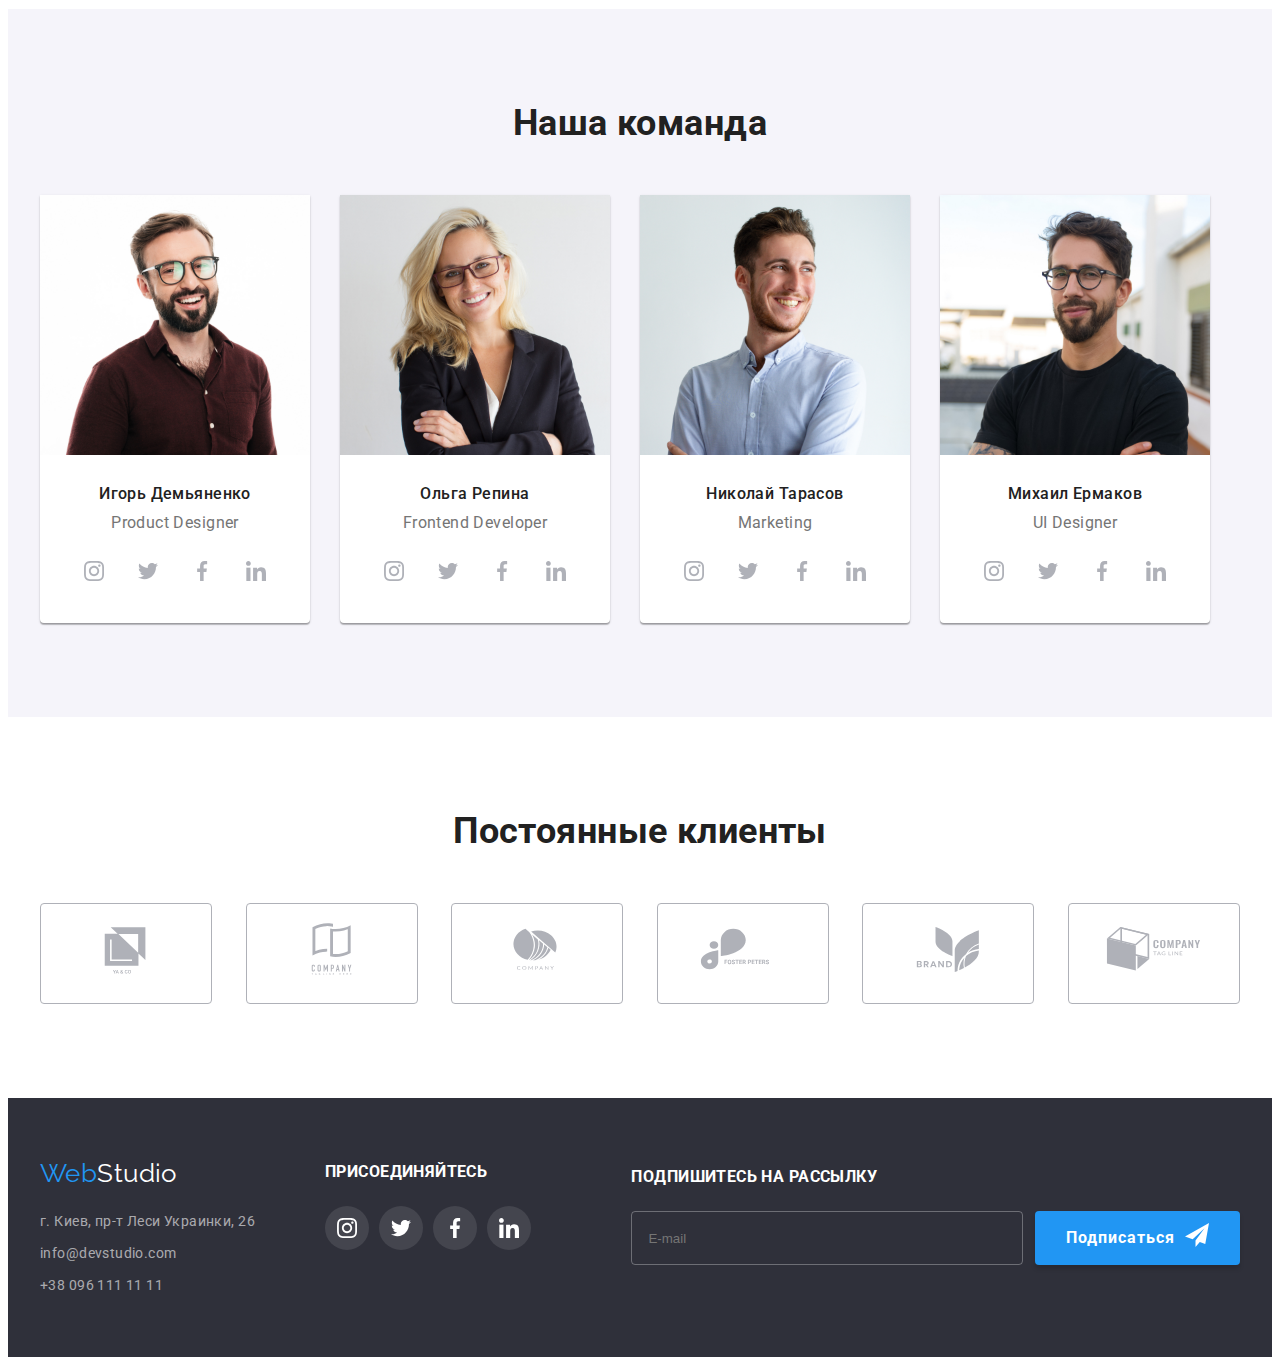
==== commit 6590c2f2: "1" ====
--- a/index.html
+++ b/index.html
@@ -35,7 +35,7 @@
           </ul>
         </nav>
         <ul class="list contact">
-          <li class="contact_list">
+          <li class="contact__list">
             <a href="mailto:info@devstudio.com" class="contact-link link">
               <svg class="contact-mail">
                 <use href="./images/symbol-defs.svg#icon-envelope"></use>
@@ -43,7 +43,7 @@
               info@devstudio.com</a
             >
           </li>
-          <li class="contact">
+          <li class="contact__list">
             <a href="tel:+380961111111" class="contact-link link">
               <svg class="contact-tel">
                 <use href="./images/symbol-defs.svg#icon-smartphone"></use>
--- a/css/main.min.css
+++ b/css/main.min.css
@@ -1 +1 @@
-body{background-color:var(--bcg-color);color:var(--primary-text-color);font-family:roboto,sans-serif;letter-spacing:.03em;font-size:14px;line-height:1.71}.link{text-decoration:none}img{display:block}h1,h2,h3,h4,h5,h6,li,ul,a,p{margin-top:0;margin-bottom:0}button{cursor:pointer}.list{list-style:none;margin-bottom:0;margin-top:0;padding:0}.section{padding-top:94px;padding-bottom:94px}.container{max-width:1200px;padding:0 15px;margin-left:auto;margin-right:auto}:root{--primary-text-color: #757575;--title-text-color: #212121;--accent-color: #2196f3;--bcg-color: #ffffff;--logo-header: #000000;--logo-web: #2196f3;--logo-footer: #ffffff;--footer-hero: #2f303a;--footer-contacts: rgba(255, 255, 255, 0.6);--btn-bcg: #f5f4fa;--btn-white: #ffffff;--transition-dur-and-func: 0.25s cubic-bezier(0.4, 0, 0.2, 1)}.visually-hidden{position:absolute;width:1px;height:1px;margin:-1px;border:0;padding:0;white-space:nowrap;clip-path:inset(100%);clip:rect(0 0 0 0);overflow:hidden}.header{background-color:var(--bcg-color);border-bottom:1px solid #ececec}.header__section{display:flex;justify-content:space-between;align-items:center;padding-top:25px;padding-bottom:25px}.header__logo{color:var(--logo-header);margin-right:93px}.logo-web{color:var(--logo-web)}.header-nav{display:flex;align-items:center}.menu{display:flex}.menu.link-active{color:var(--accent-color);text-decoration:none;font-weight:500;letter-spacing:.02em}.menu-item:not(:last-child){margin-right:50px}.menu-link{color:var(--title-text-color);font-weight:500;line-height:1.14;letter-spacing:.02em;position:relative;transition:var(--transition-dur-and-func)}.menu-link:hover,.menu-link:focus{color:var(--accent-color)}.menu-link::after{content:"";width:0px;height:4px;background-color:var(--accent-color);border-radius:2px;position:absolute;bottom:0;left:0;transform:translateY(34px);transition:var(--transition-dur-and-func)}.contact{display:flex;align-items:center}.link-active::after,.site-nav__link:hover::after{width:100%}.contact_list{display:flex}.contact{display:flex;align-items:center}.contact:not(:last-child){margin-right:50px}.contact-link{color:var(--primary-text-color);font-weight:500;font-size:14px;line-height:1.14;transition:var(--transition-dur-and-func);display:flex;align-items:center}.contact-link:hover,.contact-link:focus{color:var(--accent-color)}.contact-mail{fill:currentColor;width:16px;height:16px;margin-right:10px}.contact-tel{fill:currentColor;width:16px;height:16px;margin-right:10px}.hero{background-color:#c4c4c4;background-image:linear-gradient(rgba(47, 48, 58, 0.4), rgba(47, 48, 58, 0.4)),url(../images/hero.jpg);background-repeat:no-repeat;background-position:50% 50%;padding:200px 0;margin-left:auto;margin-right:auto;text-align:center;background-size:cover;max-width:1600px}.hero-title{color:var(--logo-footer);font-weight:900;font-size:44px;line-height:1.36;text-align:center;letter-spacing:.06em;text-transform:uppercase;width:696px;margin-left:auto;margin-right:auto;margin-bottom:30px}.hero-container{margin-top:0;margin-bottom:0}.btn-hero{color:var(--bcg-color);background-color:var(--accent-color);border-color:rgba(0,0,0,0);font-weight:700;font-size:16px;line-height:1.87;padding:10px 32px;border-radius:4px;transition:var(--transition-dur-and-func)}.btn-hero:hover,.btn-hero:focus{color:var(--title-text-color);background-color:var(--btn-bcg);border-color:rgba(0,0,0,0)}.about-container{display:flex;justify-content:space-between}.about-left-side,.about-right-side{flex-basis:calc((100% - 30px)/2)}.about-right-side{padding-left:34px}.about-gallery{display:flex;justify-content:space-between}.about-section-description{margin-bottom:20px}.about-text{font-weight:400;font-size:14px;line-height:1.86;letter-spacing:.02em;color:var(--primary-text-color-theme-light);margin-bottom:40px}.ben-list-item{display:flex;gap:30px;flex-wrap:wrap}.ben-list-block{max-width:270px}.benefit-title{color:var(--title-text-color);font-size:14px;line-height:1.14;text-transform:uppercase;margin-bottom:10px}.ben-list-img{display:flex;justify-content:center;padding:25px 100px;margin-bottom:30px;background-color:#f5f4fa;border-radius:4px}.ben-list-icon{width:70px;height:70px}.ocupation{padding-top:0px}.ocupation__block-group{position:relative}.ocupation__block-list{width:calc((100% - 60px)/3)}.ocupation__block{display:flex;gap:30px;flex-wrap:wrap}.ocupation__block-deckription{position:absolute;bottom:0;left:0;padding:27px 0px;width:100%;background-color:rgba(47,48,58,.8);font-family:"Roboto";font-style:normal;font-weight:700;font-size:14px;line-height:16px;text-align:center;letter-spacing:.03em;text-transform:uppercase;color:#fff}.team-section{background-color:var(--btn-bcg)}.team-list{display:flex;gap:30px;flex-wrap:wrap}.team-block{max-width:270px;background-color:var(--bcg-color);box-shadow:0px 1px 3px rgba(0,0,0,.12),0px 1px 1px rgba(0,0,0,.14),0px 2px 1px rgba(0,0,0,.2);border-radius:0px 0px 4px 4px}.teammate-text-wraper{padding-top:30px;padding-bottom:30px;text-align:center}.teammate-name{color:var(--title-text-color);font-weight:500;font-size:16px;line-height:1.18;margin-bottom:10px}.teammate-occupation{font-size:16px;line-height:1.18;margin-bottom:16px}.team-social-list{display:flex;justify-content:center;padding-left:10px;padding-right:10px;column-gap:10px}.team-social-list-icon{width:20px;height:20px;fill:#afb1b8}.team-social-links{width:44px;height:44px;background-color:rgba(255,255,255,.1);border-radius:50%;display:flex;justify-content:center;align-items:center;transition:var(--transition-dur-and-func)}.team-social-links:hover .team-social-list-icon,.team-social-links:focus .team-social-list-icon{fill:var(--bcg-color)}.team-social-links:hover,.team-social-links:focus{background-color:var(--accent-color)}.clients{display:flex;justify-content:space-between}.client-links{display:block;padding:16px 32px}.clients-list{border:1px solid #afb1b8;border-radius:4px;transition:border var(--transition-dur-and-func)}.clients-list:hover .clients-icon,.clients-list:focus .clients-icon{fill:var(--accent-color)}.clients-list:hover,.clients-list:focus{border:1px solid var(--accent-color)}.clients-icon{fill:#afb1b8;width:106px;height:60px;transition:fill var(--transition-dur-and-func)}.portfolio-button{font-weight:500;font-size:16px;line-height:1.62;display:flex;justify-content:center;margin-bottom:50px;flex-wrap:wrap}.portfolio-button.filter-button:hover,.portfolio-button.filter-button:focus{color:var(--btn-white);background-color:var(--accent-color);box-shadow:0px 3px 1px rgba(0,0,0,.1),0px 1px 2px rgba(0,0,0,.08),0px 2px 2px rgba(0,0,0,.12)}.filter-button{color:var(--title-text-color);background-color:var(--btn-bcg);border-color:rgba(0,0,0,0);font-family:"Roboto";font-weight:500;font-size:16px;line-height:1.62;text-align:center;letter-spacing:.03em;padding:6px 22px;border-radius:4px;transition:background-color var(--transition-dur-and-func)}.btn-list:not(:last-child){margin-right:8px}.portfolio-title{color:var(--title-text-color);letter-spacing:.06em;font-size:18px;line-height:2}.portfolio-list{display:flex;flex-wrap:wrap;gap:30px}.portfolio-icons{width:370px}.portfolio-icons:hover .news-feed-overlay{transform:translateY(0)}.portfolio-text-wraper{padding:20px 24px;border:1px solid #eee;border-top:none}.portfolio-feed-group{position:relative;overflow:hidden}.news-feed-overlay{font-family:"Roboto";font-weight:400;font-size:18px;line-height:1.56em;letter-spacing:.03em;color:var(--bcg-color);position:absolute;top:0;left:0;width:100%;height:100%;padding:20px;padding-top:63px;background-color:var(--accent-color);transform:translateY(100%);transition:var(--transition-dur-and-func)}.portfolio-text{font-size:16px;line-height:1.88}.btn-active{color:var(--bcg-color);background-color:var(--accent-color);border-color:rgba(0,0,0,0);font-family:"Roboto";font-weight:500;font-size:16px;line-height:1.62;text-align:center;letter-spacing:.03em;box-shadow:0px 3px 1px rgba(0,0,0,.1),0px 1px 2px rgba(0,0,0,.08),0px 2px 2px rgba(0,0,0,.12)}.portfolio-icons:hover{box-shadow:0px 1px 1px rgba(0,0,0,.12),0px 4px 4px rgba(0,0,0,.06),1px 4px 6px rgba(0,0,0,.16);transition:var(--transition-dur-and-func) box-shadow}.footer-logo{color:var(--logo-footer);margin-bottom:20px}.adress-list{margin-bottom:8px;display:block}.adress-list:nth-child(3){margin-bottom:0}.adress-list .adress{color:var(--logo-footer);font-family:"Roboto";font-style:normal;font-weight:400;font-size:14px;line-height:1.71}.adress-list .link{font-family:"Roboto";font-style:normal;font-weight:400;font-size:14px;line-height:1.71;color:var(--footer-contacts)}.adress-list .link:focus,.adress-list .link:hover{color:var(--accent-color);font-family:"Roboto";font-style:normal;font-weight:400;font-size:14px;line-height:1.71}.footer{background-color:var(--footer-hero);padding-top:60px;padding-bottom:60px}.footer-section{display:flex;align-items:baseline;justify-content:space-between}.footer-left{display:flex}.footer-social{padding:0%;margin-left:70px}.footer-title{text-transform:uppercase;color:var(--bcg-color);margin-bottom:20px}.social-list{display:flex}.footer-social-list-item:not(:last-child){margin-right:10px}.footer-social-list-icon{width:20px;height:20px;fill:var(--bcg-color)}.footer-social-links{width:44px;height:44px;background-color:rgba(255,255,255,.1);border-radius:50%;display:flex;justify-content:center;align-items:center;transition:var(--transition-dur-and-func)}.footer-social-links:hover,.footer-social-links:focus{background-color:var(--accent-color)}.footer-subscribe{display:block}.suscribe-btn{display:flex;padding:10px 29px;background-color:var(--accent-color);box-shadow:0px 4px 4px rgba(0,0,0,.15);border-radius:4px;border-color:rgba(0,0,0,0)}.suscribe-btn:hover,.suscribe-btn:focus{background-color:#188ce8}.btn-descr{font-family:"Roboto";font-weight:700;font-size:16px;line-height:30px;letter-spacing:.06em;margin-right:10px;color:var(--bcg-color)}.footer-subscribe-wrapper{display:flex}.footer-subscribe-input{width:358px;border:1px solid rgba(255,255,255,.3);border-radius:4px;margin-right:12px;padding:15px 16px;background-color:rgba(0,0,0,0);transition:bacground-color var(--transition-dur-and-func)}.footer-subscribe-input:focus{outline:rgba(0,0,0,0)}.backdrop{position:fixed;left:0;top:0;width:100%;height:100%;background-color:rgba(0,0,0,.2);z-index:9999;transition:opacity 250ms linear,visibility 250ms linear}.backdrop.is-hidden{opacity:0;visibility:hidden;pointer-events:none}.modal-form-submit-btn{box-shadow:0px 4px 4px rgba(0,0,0,.15);border-radius:4px;border:solid var(--accent-color);color:var(--bcg-color);background-color:var(--accent-color);padding:10px 55px;box-sizing:border-box;display:block;font-family:"Roboto";font-weight:700;font-size:16px;line-height:30px;letter-spacing:.06em;margin-left:auto;margin-right:auto;transition:background-color var(--transition-dur-and-func)}.modal-form-submit-btn:hover,.modal-form-submit-btn:focus{background-color:#188ce8}.modal-title{margin-bottom:12px;font-family:"Roboto";font-weight:700;font-size:20px;line-height:23px;text-align:center;letter-spacing:.03em;color:var(--title-text-color)}.modal-input{display:block;width:100%;padding:12px 40px;background-color:rgba(0,0,0,0);border:1px solid rgba(33,33,33,.2);border-radius:4px}.modal-input:focus{border-color:var(--accent-color);outline:rgba(0,0,0,0);background-color:rgba(0,0,0,0)}.modal-inputfocus+.modal-form-icon{fill:var(--accent-color)}.contact-form-field{display:flex;flex-direction:column;width:100%}.modal-form-icon{display:block;position:absolute;top:50%;left:12px;transform:translateY(-50%)}.modal-form-input-wraper{position:relative;margin-bottom:10px}.contact-form-desc{margin-bottom:4px}.modal-forn-checkbox{display:block}.modal-form-checkbox-desc{display:flex;margin-bottom:30px;align-items:center;justify-content:center}.modal-form-checkbox-desc::before{content:"";display:block;width:16px;height:16px;box-sizing:border-box;cursor:pointer;background-image:url(../images/border-checkbox.svg);background-repeat:no-repeat;margin-right:8px}.modal-form-checkbox-desc:checked+.modal-form-checkbox-desc::before{background-image:url(../images/icon-check.svg);background-repeat:no-repeat;border:rgba(0,0,0,0)}.user-policy-link{color:#2196f3}.modal-message{width:448px;height:120px;resize:none;border:1px solid rgba(33,33,33,.2);border-radius:4px;padding:12px 16px;background-color:rgba(0,0,0,0);margin-bottom:20px}.modal-message:focus{border-color:var(--accent-color);outline:rgba(0,0,0,0);background-color:rgba(0,0,0,0)}.modal-section{width:528px;background-color:var(--bcg-color);box-shadow:0px 1px 3px rgba(0,0,0,.12),0px 1px 1px rgba(0,0,0,.14),0px 2px 1px rgba(0,0,0,.2);border-radius:4px;position:absolute;top:50%;left:50%;transform:translate(-50%, -50%);padding:40px}.modal-close-btn{position:absolute;right:8px;top:8px;background-color:rgba(0,0,0,0);border-radius:50%;width:30px;height:30px;border:1px solid rgba(0,0,0,.1);padding:0;display:flex;justify-content:center;align-items:center}.section-title{color:var(--title-text-color);font-size:36px;line-height:1.16;text-align:center;margin-bottom:50px}.logo{font-family:Raleway,sans-serif;font-size:26px;line-height:1.2;display:block}.logo-web{color:var(--logo-web)}/*# sourceMappingURL=main.min.css.map */+body{background-color:var(--bcg-color);color:var(--primary-text-color);font-family:roboto,sans-serif;letter-spacing:.03em;font-size:14px;line-height:1.71}.link{text-decoration:none}img{display:block}h1,h2,h3,h4,h5,h6,li,ul,a,p{margin-top:0;margin-bottom:0}button{cursor:pointer}.list{list-style:none;margin-bottom:0;margin-top:0;padding:0}.section{padding-top:94px;padding-bottom:94px}.container{max-width:1200px;padding:0 15px;margin-left:auto;margin-right:auto}:root{--primary-text-color: #757575;--title-text-color: #212121;--accent-color: #2196f3;--bcg-color: #ffffff;--logo-header: #000000;--logo-web: #2196f3;--logo-footer: #ffffff;--footer-hero: #2f303a;--footer-contacts: rgba(255, 255, 255, 0.6);--btn-bcg: #f5f4fa;--btn-white: #ffffff;--transition-dur-and-func: 0.25s cubic-bezier(0.4, 0, 0.2, 1)}.visually-hidden{position:absolute;width:1px;height:1px;margin:-1px;border:0;padding:0;white-space:nowrap;clip-path:inset(100%);clip:rect(0 0 0 0);overflow:hidden}.header{background-color:var(--bcg-color);border-bottom:1px solid #ececec}.header__section{display:flex;justify-content:space-between;align-items:center;padding-top:25px;padding-bottom:25px}.header__logo{color:var(--logo-header);margin-right:93px}.logo-web{color:var(--logo-web)}.header-nav{display:flex;align-items:center}.menu{display:flex}.menu-item:not(:last-child){margin-right:50px}.menu-link{color:var(--title-text-color);font-weight:500;line-height:1.14;letter-spacing:.02em;position:relative;transition:var(--transition-dur-and-func)}.menu-link:hover,.menu-link:focus{color:var(--accent-color)}.menu-link::after{content:"";width:0px;height:4px;background-color:var(--accent-color);border-radius:2px;position:absolute;bottom:0;left:0;transform:translateY(34px);transition:var(--transition-dur-and-func)}.link-active{color:var(--accent-color);text-decoration:none;font-weight:500;letter-spacing:.02em}.link-active::after,.menu-link:hover::after{width:100%}.contact{display:flex;align-items:center}.contact{display:flex}.contact__list{display:flex;align-items:center}.contact__list:not(:last-child){margin-right:50px}.contact-link{color:var(--primary-text-color);font-weight:500;font-size:14px;line-height:1.14;transition:var(--transition-dur-and-func);display:flex;align-items:center}.contact-link:hover,.contact-link:focus{color:var(--accent-color)}.contact-mail{fill:currentColor;width:16px;height:16px;margin-right:10px}.contact-tel{fill:currentColor;width:16px;height:16px;margin-right:10px}.hero{background-color:#c4c4c4;background-image:linear-gradient(rgba(47, 48, 58, 0.4), rgba(47, 48, 58, 0.4)),url(../images/hero.jpg);background-repeat:no-repeat;background-position:50% 50%;padding:200px 0;margin-left:auto;margin-right:auto;text-align:center;background-size:cover;max-width:1600px}.hero-title{color:var(--logo-footer);font-weight:900;font-size:44px;line-height:1.36;text-align:center;letter-spacing:.06em;text-transform:uppercase;width:696px;margin-left:auto;margin-right:auto;margin-bottom:30px}.hero-container{margin-top:0;margin-bottom:0}.btn-hero{color:var(--bcg-color);background-color:var(--accent-color);border-color:rgba(0,0,0,0);font-weight:700;font-size:16px;line-height:1.87;padding:10px 32px;border-radius:4px;transition:var(--transition-dur-and-func)}.btn-hero:hover,.btn-hero:focus{color:var(--title-text-color);background-color:var(--btn-bcg);border-color:rgba(0,0,0,0)}.about-container{display:flex;justify-content:space-between}.about-left-side,.about-right-side{flex-basis:calc((100% - 30px)/2)}.about-right-side{padding-left:34px}.about-gallery{display:flex;justify-content:space-between}.about-section-description{margin-bottom:20px}.about-text{font-weight:400;font-size:14px;line-height:1.86;letter-spacing:.02em;color:var(--primary-text-color-theme-light);margin-bottom:40px}.ben-list-item{display:flex;gap:30px;flex-wrap:wrap}.ben-list-block{max-width:270px}.benefit-title{color:var(--title-text-color);font-size:14px;line-height:1.14;text-transform:uppercase;margin-bottom:10px}.ben-list-img{display:flex;justify-content:center;padding:25px 100px;margin-bottom:30px;background-color:#f5f4fa;border-radius:4px}.ben-list-icon{width:70px;height:70px}.ocupation{padding-top:0px}.ocupation__block-group{position:relative}.ocupation__block-list{width:calc((100% - 60px)/3)}.ocupation__block{display:flex;gap:30px;flex-wrap:wrap}.ocupation__block-deckription{position:absolute;bottom:0;left:0;padding:27px 0px;width:100%;background-color:rgba(47,48,58,.8);font-family:"Roboto";font-style:normal;font-weight:700;font-size:14px;line-height:16px;text-align:center;letter-spacing:.03em;text-transform:uppercase;color:#fff}.team-section{background-color:var(--btn-bcg)}.team-list{display:flex;gap:30px;flex-wrap:wrap}.team-block{max-width:270px;background-color:var(--bcg-color);box-shadow:0px 1px 3px rgba(0,0,0,.12),0px 1px 1px rgba(0,0,0,.14),0px 2px 1px rgba(0,0,0,.2);border-radius:0px 0px 4px 4px}.teammate-text-wraper{padding-top:30px;padding-bottom:30px;text-align:center}.teammate-name{color:var(--title-text-color);font-weight:500;font-size:16px;line-height:1.18;margin-bottom:10px}.teammate-occupation{font-size:16px;line-height:1.18;margin-bottom:16px}.team-social-list{display:flex;justify-content:center;padding-left:10px;padding-right:10px;column-gap:10px}.team-social-list-icon{width:20px;height:20px;fill:#afb1b8}.team-social-links{width:44px;height:44px;background-color:rgba(255,255,255,.1);border-radius:50%;display:flex;justify-content:center;align-items:center;transition:var(--transition-dur-and-func)}.team-social-links:hover .team-social-list-icon,.team-social-links:focus .team-social-list-icon{fill:var(--bcg-color)}.team-social-links:hover,.team-social-links:focus{background-color:var(--accent-color)}.clients{display:flex;justify-content:space-between}.client-links{display:block;padding:16px 32px}.clients-list{border:1px solid #afb1b8;border-radius:4px;transition:border var(--transition-dur-and-func)}.clients-list:hover .clients-icon,.clients-list:focus .clients-icon{fill:var(--accent-color)}.clients-list:hover,.clients-list:focus{border:1px solid var(--accent-color)}.clients-icon{fill:#afb1b8;width:106px;height:60px;transition:fill var(--transition-dur-and-func)}.portfolio-button{font-weight:500;font-size:16px;line-height:1.62;display:flex;justify-content:center;margin-bottom:50px;flex-wrap:wrap}.portfolio-button.filter-button:hover,.portfolio-button.filter-button:focus{color:var(--btn-white);background-color:var(--accent-color);box-shadow:0px 3px 1px rgba(0,0,0,.1),0px 1px 2px rgba(0,0,0,.08),0px 2px 2px rgba(0,0,0,.12)}.filter-button{color:var(--title-text-color);background-color:var(--btn-bcg);border-color:rgba(0,0,0,0);font-family:"Roboto";font-weight:500;font-size:16px;line-height:1.62;text-align:center;letter-spacing:.03em;padding:6px 22px;border-radius:4px;transition:background-color var(--transition-dur-and-func)}.btn-list:not(:last-child){margin-right:8px}.portfolio-title{color:var(--title-text-color);letter-spacing:.06em;font-size:18px;line-height:2}.portfolio-list{display:flex;flex-wrap:wrap;gap:30px}.portfolio-icons{width:370px}.portfolio-icons:hover .news-feed-overlay{transform:translateY(0)}.portfolio-text-wraper{padding:20px 24px;border:1px solid #eee;border-top:none}.portfolio-feed-group{position:relative;overflow:hidden}.news-feed-overlay{font-family:"Roboto";font-weight:400;font-size:18px;line-height:1.56em;letter-spacing:.03em;color:var(--bcg-color);position:absolute;top:0;left:0;width:100%;height:100%;padding:20px;padding-top:63px;background-color:var(--accent-color);transform:translateY(100%);transition:var(--transition-dur-and-func)}.portfolio-text{font-size:16px;line-height:1.88}.btn-active{color:var(--bcg-color);background-color:var(--accent-color);border-color:rgba(0,0,0,0);font-family:"Roboto";font-weight:500;font-size:16px;line-height:1.62;text-align:center;letter-spacing:.03em;box-shadow:0px 3px 1px rgba(0,0,0,.1),0px 1px 2px rgba(0,0,0,.08),0px 2px 2px rgba(0,0,0,.12)}.portfolio-icons:hover{box-shadow:0px 1px 1px rgba(0,0,0,.12),0px 4px 4px rgba(0,0,0,.06),1px 4px 6px rgba(0,0,0,.16);transition:var(--transition-dur-and-func) box-shadow}.footer-logo{color:var(--logo-footer);margin-bottom:20px}.adress-list{margin-bottom:8px;display:block}.adress-list:nth-child(3){margin-bottom:0}.adress-list .adress{color:var(--logo-footer);font-family:"Roboto";font-style:normal;font-weight:400;font-size:14px;line-height:1.71}.adress-list .link{font-family:"Roboto";font-style:normal;font-weight:400;font-size:14px;line-height:1.71;color:var(--footer-contacts)}.adress-list .link:focus,.adress-list .link:hover{color:var(--accent-color);font-family:"Roboto";font-style:normal;font-weight:400;font-size:14px;line-height:1.71}.footer{background-color:var(--footer-hero);padding-top:60px;padding-bottom:60px}.footer-section{display:flex;align-items:baseline;justify-content:space-between}.footer-left{display:flex}.footer-social{padding:0%;margin-left:70px}.footer-title{text-transform:uppercase;color:var(--bcg-color);margin-bottom:20px}.social-list{display:flex}.footer-social-list-item:not(:last-child){margin-right:10px}.footer-social-list-icon{width:20px;height:20px;fill:var(--bcg-color)}.footer-social-links{width:44px;height:44px;background-color:rgba(255,255,255,.1);border-radius:50%;display:flex;justify-content:center;align-items:center;transition:var(--transition-dur-and-func)}.footer-social-links:hover,.footer-social-links:focus{background-color:var(--accent-color)}.footer-subscribe{display:block}.suscribe-btn{display:flex;padding:10px 29px;background-color:var(--accent-color);box-shadow:0px 4px 4px rgba(0,0,0,.15);border-radius:4px;border-color:rgba(0,0,0,0)}.suscribe-btn:hover,.suscribe-btn:focus{background-color:#188ce8}.btn-descr{font-family:"Roboto";font-weight:700;font-size:16px;line-height:30px;letter-spacing:.06em;margin-right:10px;color:var(--bcg-color)}.footer-subscribe-wrapper{display:flex}.footer-subscribe-input{width:358px;border:1px solid rgba(255,255,255,.3);border-radius:4px;margin-right:12px;padding:15px 16px;background-color:rgba(0,0,0,0);transition:bacground-color var(--transition-dur-and-func)}.footer-subscribe-input:focus{outline:rgba(0,0,0,0)}.backdrop{position:fixed;left:0;top:0;width:100%;height:100%;background-color:rgba(0,0,0,.2);z-index:9999;transition:opacity 250ms linear,visibility 250ms linear}.backdrop.is-hidden{opacity:0;visibility:hidden;pointer-events:none}.modal-form-submit-btn{box-shadow:0px 4px 4px rgba(0,0,0,.15);border-radius:4px;border:solid var(--accent-color);color:var(--bcg-color);background-color:var(--accent-color);padding:10px 55px;box-sizing:border-box;display:block;font-family:"Roboto";font-weight:700;font-size:16px;line-height:30px;letter-spacing:.06em;margin-left:auto;margin-right:auto;transition:background-color var(--transition-dur-and-func)}.modal-form-submit-btn:hover,.modal-form-submit-btn:focus{background-color:#188ce8}.modal-title{margin-bottom:12px;font-family:"Roboto";font-weight:700;font-size:20px;line-height:23px;text-align:center;letter-spacing:.03em;color:var(--title-text-color)}.modal-input{display:block;width:100%;padding:12px 40px;background-color:rgba(0,0,0,0);border:1px solid rgba(33,33,33,.2);border-radius:4px}.modal-input:focus{border-color:var(--accent-color);outline:rgba(0,0,0,0);background-color:rgba(0,0,0,0)}.modal-inputfocus+.modal-form-icon{fill:var(--accent-color)}.contact-form-field{display:flex;flex-direction:column;width:100%}.modal-form-icon{display:block;position:absolute;top:50%;left:12px;transform:translateY(-50%)}.modal-form-input-wraper{position:relative;margin-bottom:10px}.contact-form-desc{margin-bottom:4px}.modal-forn-checkbox{display:block}.modal-form-checkbox-desc{display:flex;margin-bottom:30px;align-items:center;justify-content:center}.modal-form-checkbox-desc::before{content:"";display:block;width:16px;height:16px;box-sizing:border-box;cursor:pointer;background-image:url(../images/border-checkbox.svg);background-repeat:no-repeat;margin-right:8px}.modal-form-checkbox-desc:checked+.modal-form-checkbox-desc::before{background-image:url(../images/icon-check.svg);background-repeat:no-repeat;border:rgba(0,0,0,0)}.user-policy-link{color:#2196f3}.modal-message{width:448px;height:120px;resize:none;border:1px solid rgba(33,33,33,.2);border-radius:4px;padding:12px 16px;background-color:rgba(0,0,0,0);margin-bottom:20px}.modal-message:focus{border-color:var(--accent-color);outline:rgba(0,0,0,0);background-color:rgba(0,0,0,0)}.modal-section{width:528px;background-color:var(--bcg-color);box-shadow:0px 1px 3px rgba(0,0,0,.12),0px 1px 1px rgba(0,0,0,.14),0px 2px 1px rgba(0,0,0,.2);border-radius:4px;position:absolute;top:50%;left:50%;transform:translate(-50%, -50%);padding:40px}.modal-close-btn{position:absolute;right:8px;top:8px;background-color:rgba(0,0,0,0);border-radius:50%;width:30px;height:30px;border:1px solid rgba(0,0,0,.1);padding:0;display:flex;justify-content:center;align-items:center}.section-title{color:var(--title-text-color);font-size:36px;line-height:1.16;text-align:center;margin-bottom:50px}.logo{font-family:Raleway,sans-serif;font-size:26px;line-height:1.2;display:block}.logo-web{color:var(--logo-web)}/*# sourceMappingURL=main.min.css.map */